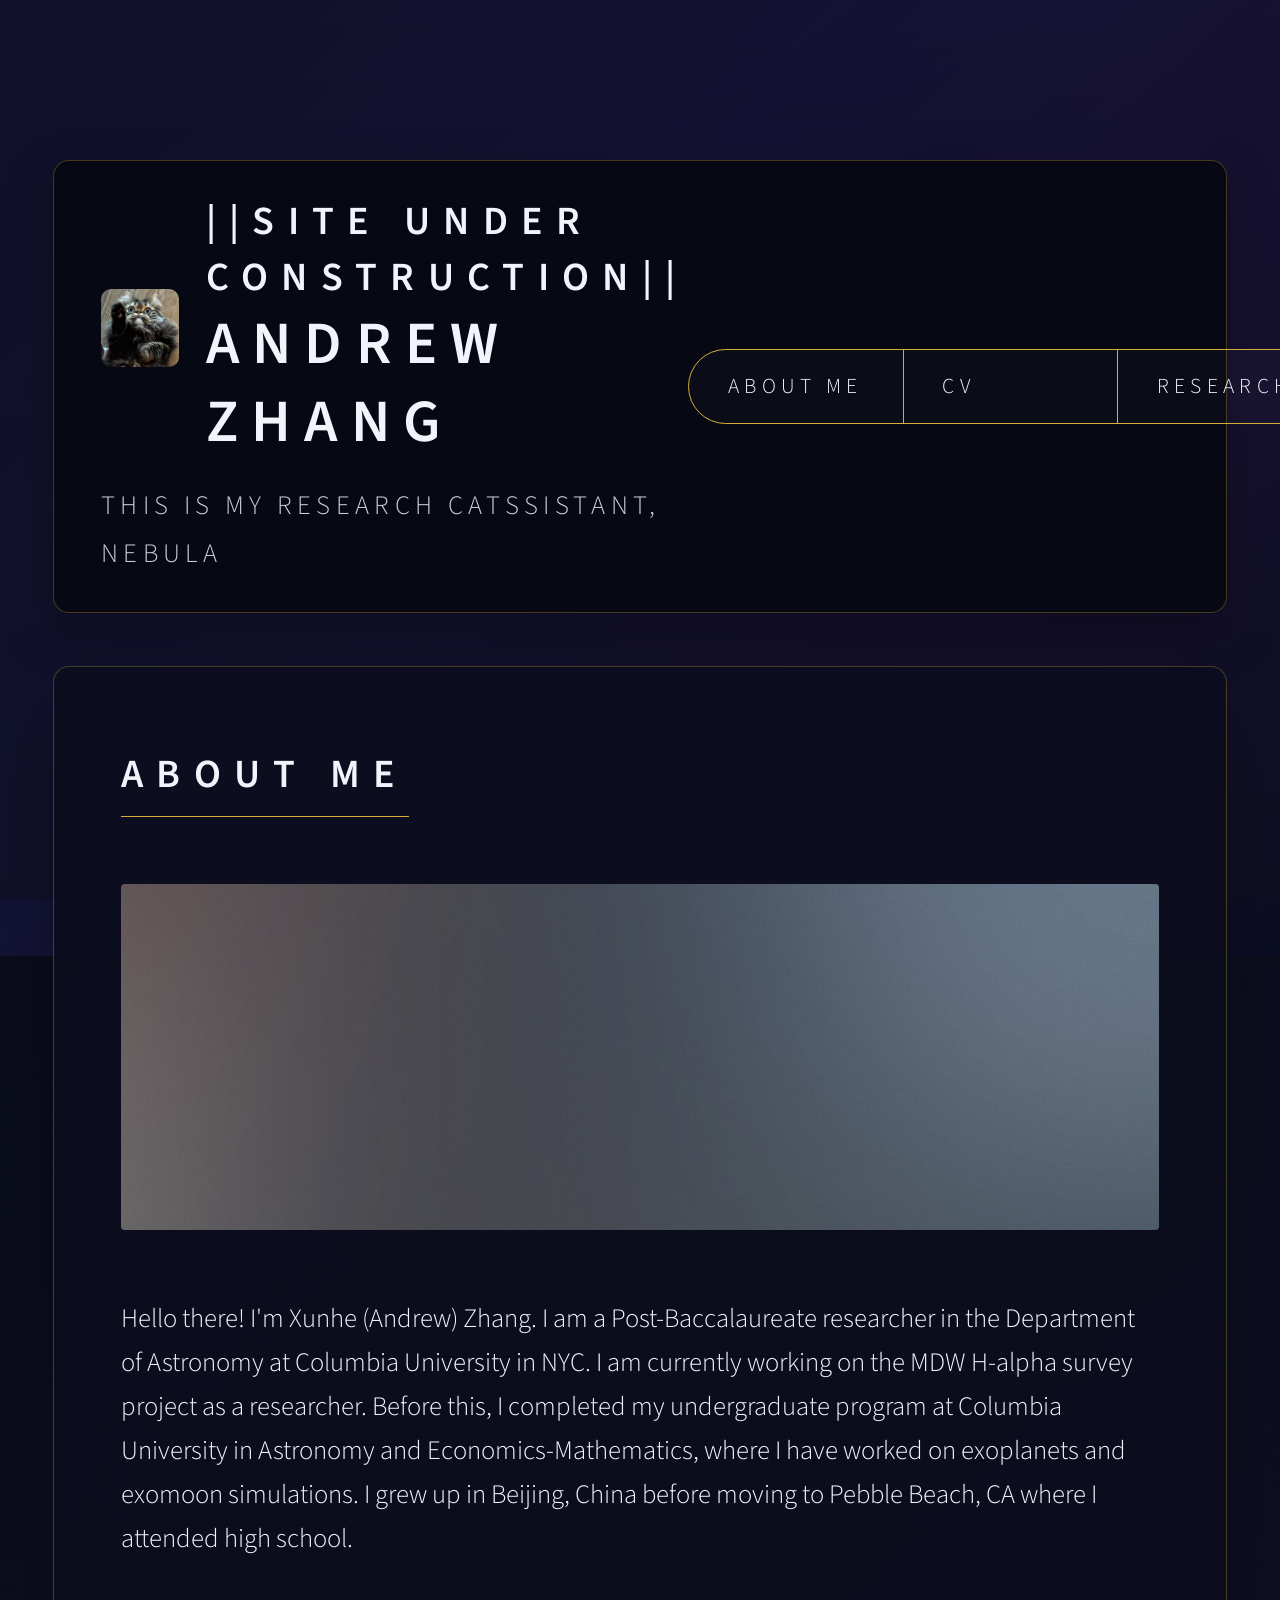
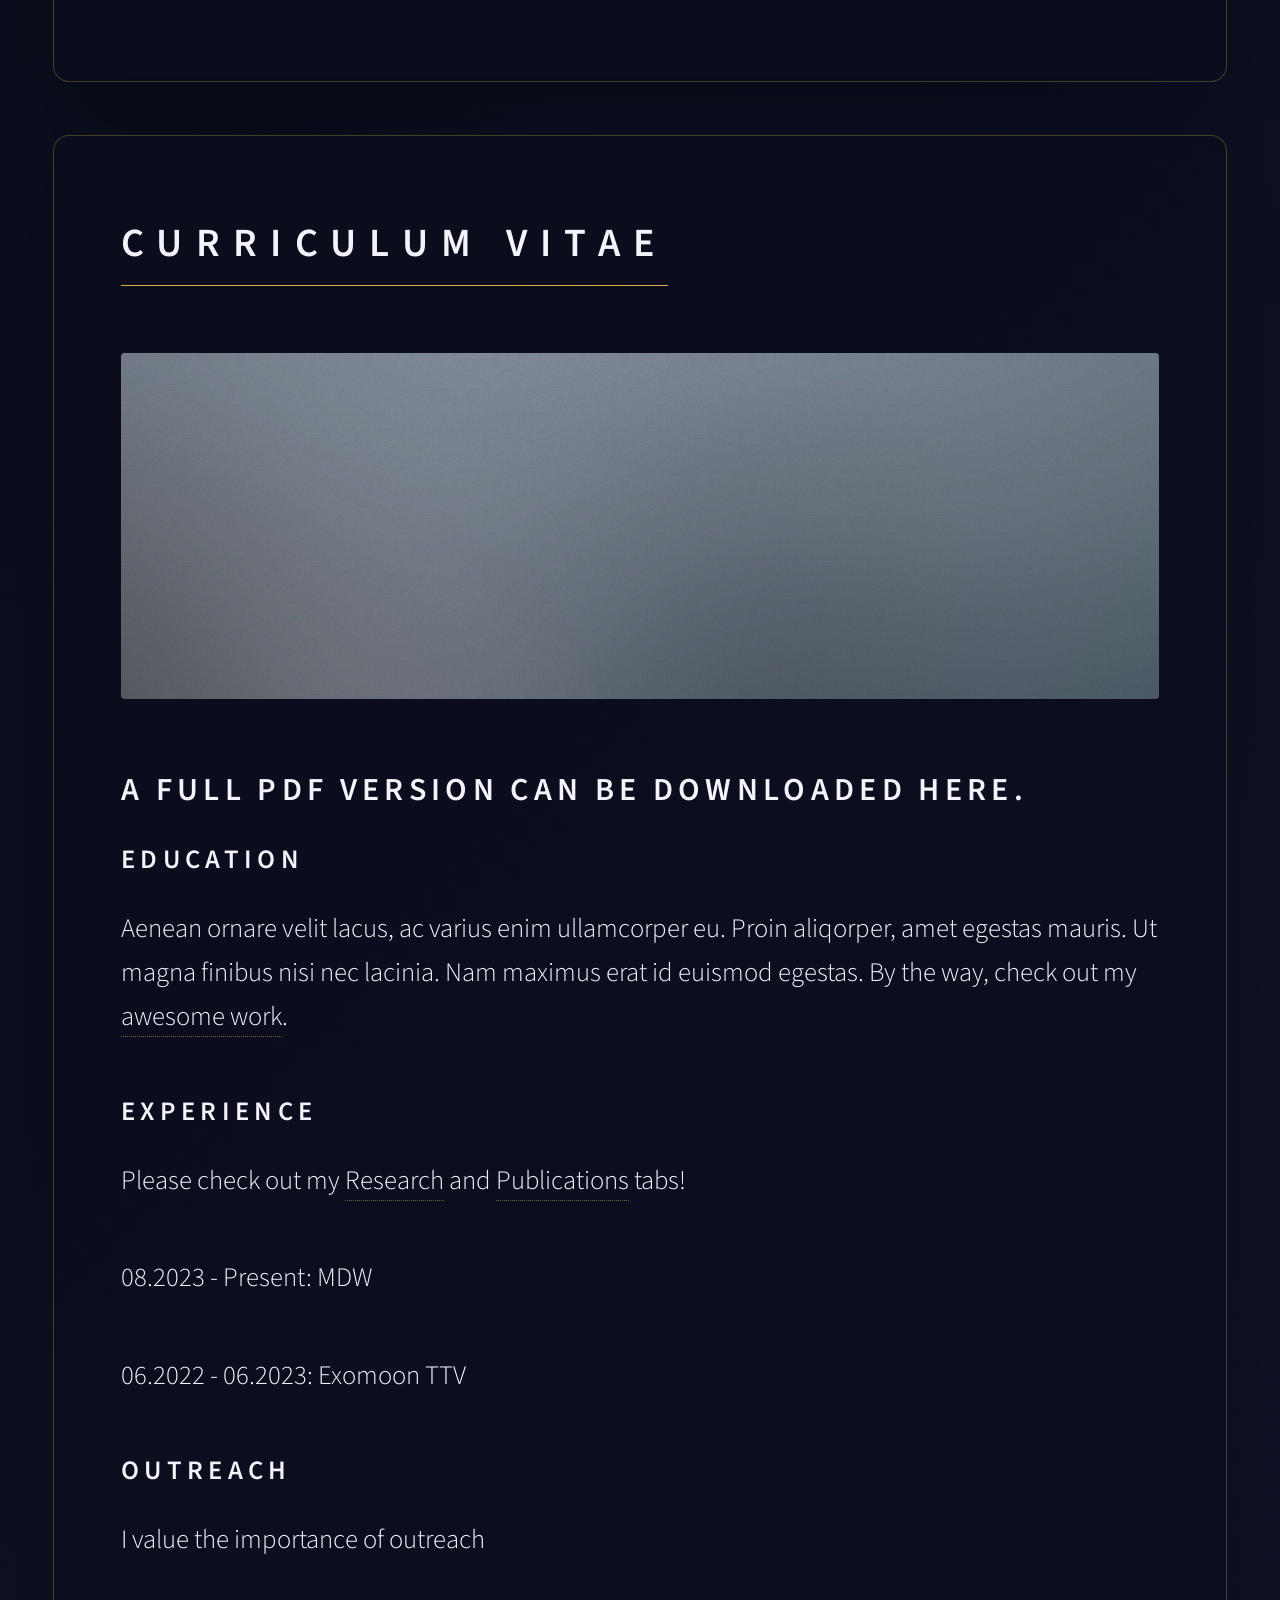
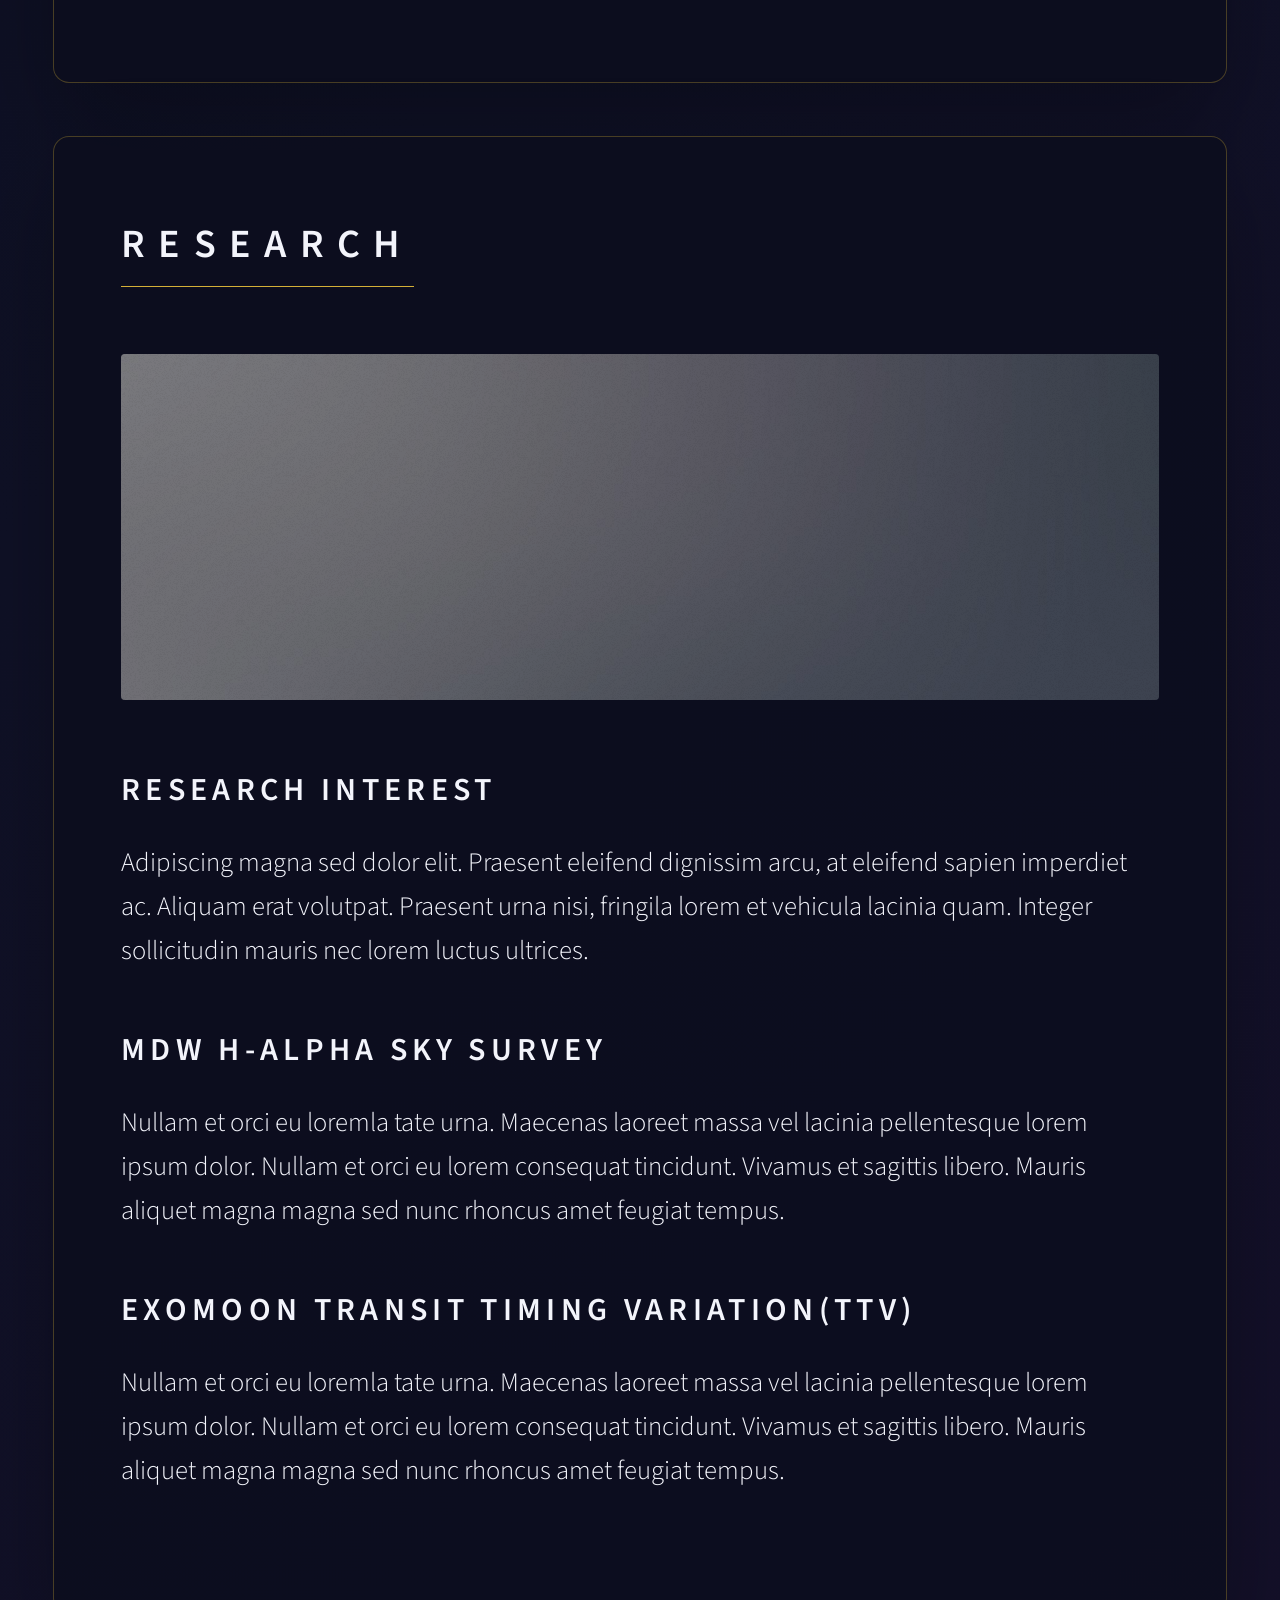
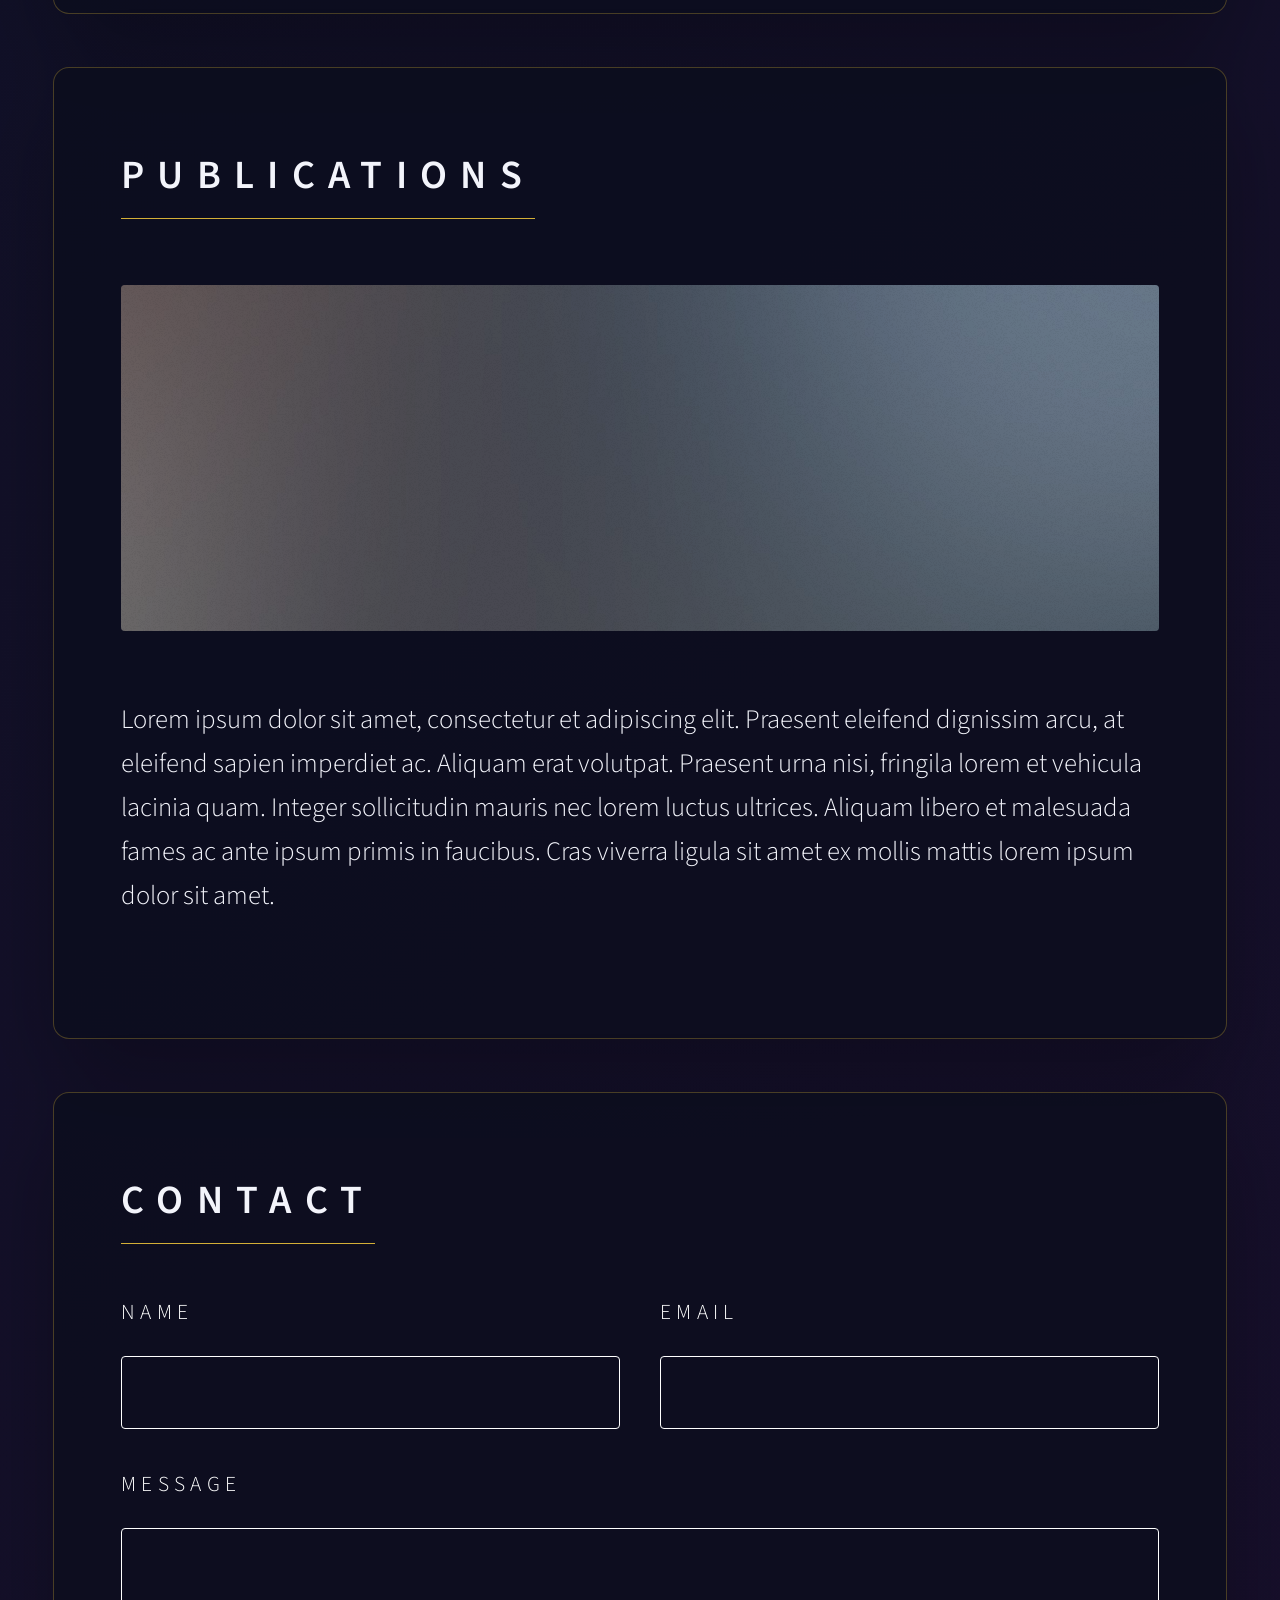
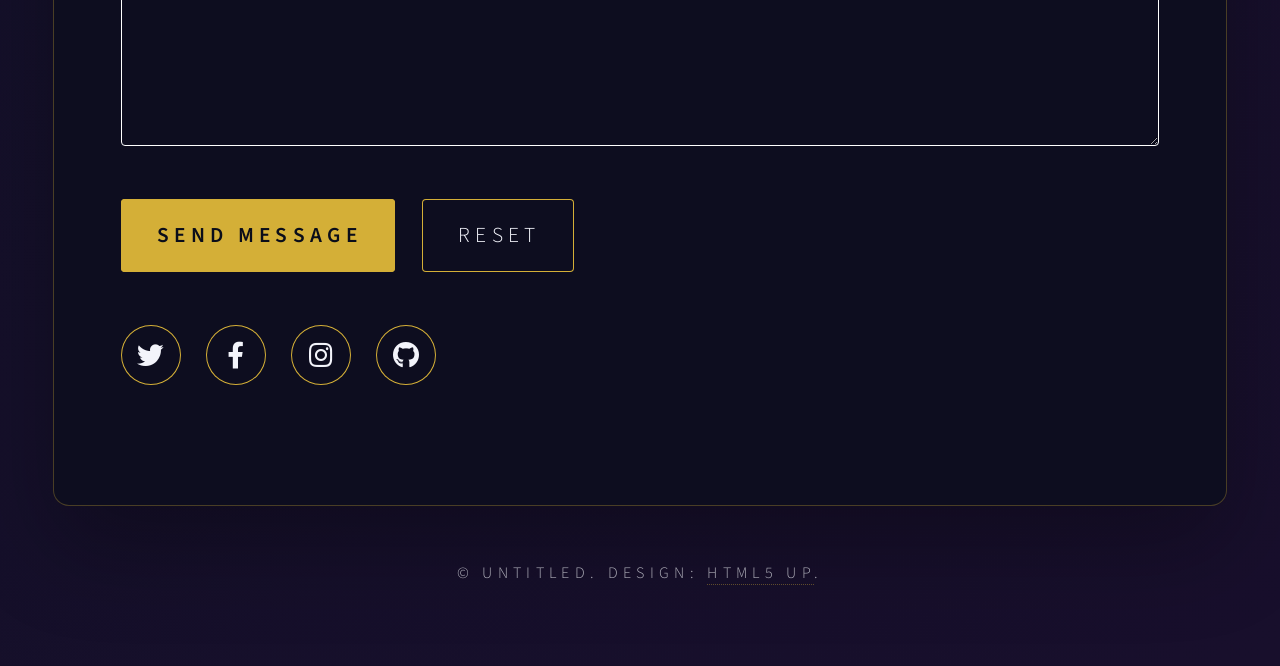
==== index.html @ a379da54 "mobile adapt" ====
<!DOCTYPE HTML>
<!--
	Dimension by HTML5 UP
	html5up.net | @ajlkn
	Free for personal and commercial use under the CCA 3.0 license (html5up.net/license)
-->
<html>
	<head>
		<title>Andrew Zhang</title>
		<meta charset="utf-8" />
		<meta name="viewport" content="width=device-width, initial-scale=1, user-scalable=no" />
<link rel="stylesheet" href="assets/css/main.css?v=2" />
<noscript><link rel="stylesheet" href="assets/css/noscript.css?v=2" /></noscript>
	</head>
	<body class="is-preload">

		<!-- Wrapper -->
			<div id="wrapper">

				<!-- Header -->
                                        <header id="header">
                                                <div class="content">
                                                        <div class="inner">
                                                                <div class="profile-header">
                                                                        <img class="profile-photo" src="images/cat.jpg" alt="Profile Picture">
                                                                        <div class="profile-text">
                                                                                <h2>||Site under construction||</h2>
                                                                                <h1>Andrew Zhang</h1>
                                                                        </div>
                                                                </div>
                                                                <p>This is my Research Catssistant, nebula</p>
                                                        </div>
                                                </div>
                                                <nav>
							<ul>
								<li><a href="#aboutme">About Me</a></li>
								<li><a href="#cv">CV</a></li>
								<li><a href="#research">Research</a></li>
								<li><a href="#publications">Publications</a></li>
								<li><a href="#contact">Contact</a></li>
								<!--<li><a href="#elements">Elements</a></li>-->
							</ul>
						</nav>
					</header>

                                <!-- Main -->
                                        <div id="main">

                                                <!-- About Me -->
                                                <article id="aboutme">
                                                        <h2 class="major">About Me</h2>
                                                        <span class="image main"><img src="images/pic03.jpg" alt="" /></span>
                                                        <p>Hello there! I'm Xunhe (Andrew) Zhang. I am a Post-Baccalaureate researcher in the Department of Astronomy at Columbia University in NYC. I am currently working on the MDW H-alpha survey project as a researcher. Before this,
                                                                I completed my undergraduate program at Columbia University in Astronomy and Economics-Mathematics, where I have worked on exoplanets and exomoon simulations. I grew up in Beijing, China before moving to Pebble Beach, CA where I attended high school.


                                                        </p>
                                                </article>

                                                <!-- CV -->
                                                        <article id="cv">
                                                                <h2 class="major">Curriculum Vitae</h2>
								<span class="image main"><img src="images/pic01.jpg" alt="" /></span>
								<h3>A FULL PDF VERSION CAN BE DOWNLOADED HERE.</h3>
								<h4>Education</h4>
								<p>Aenean ornare velit lacus, ac varius enim ullamcorper eu. Proin aliqorper, amet egestas mauris. Ut magna finibus nisi nec lacinia. Nam maximus erat id euismod egestas. By the way, check out my <a href="#work">awesome work</a>.</p>
								<h4>Experience</h4>
								<p>Please check out my <a href="#research">Research</a> and <a href="#publications">Publications</a> tabs!</p>
								<p>08.2023 - Present: MDW</p>
								<p>06.2022 - 06.2023: Exomoon TTV</p>
								<h4>Outreach</h4>
								<p>I value the importance of outreach</p>
							</article>

						<!-- Research -->
							<article id="research">
								<h2 class="major">Research</h2>
								<span class="image main"><img src="images/pic02.jpg" alt="" /></span>
								<h3>Research Interest</h3>
								<p>Adipiscing magna sed dolor elit. Praesent eleifend dignissim arcu, at eleifend sapien imperdiet ac. Aliquam erat volutpat. Praesent urna nisi, fringila lorem et vehicula lacinia quam. Integer sollicitudin mauris nec lorem luctus ultrices.</p>
								<h3>MDW H-alpha Sky survey</h3>
								<p>Nullam et orci eu loremla tate urna. Maecenas laoreet massa vel lacinia pellentesque lorem ipsum dolor. Nullam et orci eu lorem consequat tincidunt. Vivamus et sagittis libero. Mauris aliquet magna magna sed nunc rhoncus amet feugiat tempus.</p>
								<h3>Exomoon Transit Timing Variation(TTV)</h3>
								<p>Nullam et orci eu loremla tate urna. Maecenas laoreet massa vel lacinia pellentesque lorem ipsum dolor. Nullam et orci eu lorem consequat tincidunt. Vivamus et sagittis libero. Mauris aliquet magna magna sed nunc rhoncus amet feugiat tempus.</p>
							</article>

						<!-- Publications -->
							<article id="publications">
								<h2 class="major">Publications</h2>
								<span class="image main"><img src="images/pic03.jpg" alt="" /></span>
								<p>Lorem ipsum dolor sit amet, consectetur et adipiscing elit. Praesent eleifend dignissim arcu, at eleifend sapien imperdiet ac. Aliquam erat volutpat. Praesent urna nisi, fringila lorem et vehicula lacinia quam. Integer sollicitudin mauris nec lorem luctus ultrices. Aliquam libero et malesuada fames ac ante ipsum primis in faucibus. Cras viverra ligula sit amet ex mollis mattis lorem ipsum dolor sit amet.</p>
							</article>

						<!-- Contact -->
							<article id="contact">
								<h2 class="major">Contact</h2>
								<form method="post" action="#">
									<div class="fields">
										<div class="field half">
											<label for="name">Name</label>
											<input type="text" name="name" id="name" />
										</div>
										<div class="field half">
											<label for="email">Email</label>
											<input type="text" name="email" id="email" />
										</div>
										<div class="field">
											<label for="message">Message</label>
											<textarea name="message" id="message" rows="4"></textarea>
										</div>
									</div>
									<ul class="actions">
										<li><input type="submit" value="Send Message" class="primary" /></li>
										<li><input type="reset" value="Reset" /></li>
									</ul>
								</form>
								<ul class="icons">
									<li><a href="#" class="icon brands fa-twitter"><span class="label">Twitter</span></a></li>
									<li><a href="#" class="icon brands fa-facebook-f"><span class="label">Facebook</span></a></li>
									<li><a href="#" class="icon brands fa-instagram"><span class="label">Instagram</span></a></li>
									<li><a href="#" class="icon brands fa-github"><span class="label">GitHub</span></a></li>
								</ul>
							</article>

						</div>

				<!-- Footer -->
					<footer id="footer">
						<p class="copyright">&copy; Untitled. Design: <a href="https://html5up.net">HTML5 UP</a>.</p>
					</footer>

			</div>

		<!-- BG -->
			<div id="bg"></div>

		<!-- Scripts -->
<script src="assets/js/jquery.min.js?v=2"></script>
<script src="assets/js/browser.min.js?v=2"></script>
<script src="assets/js/breakpoints.min.js?v=2"></script>
<script src="assets/js/util.js?v=2"></script>
<script src="assets/js/main.js?v=2"></script>

	</body>
</html>
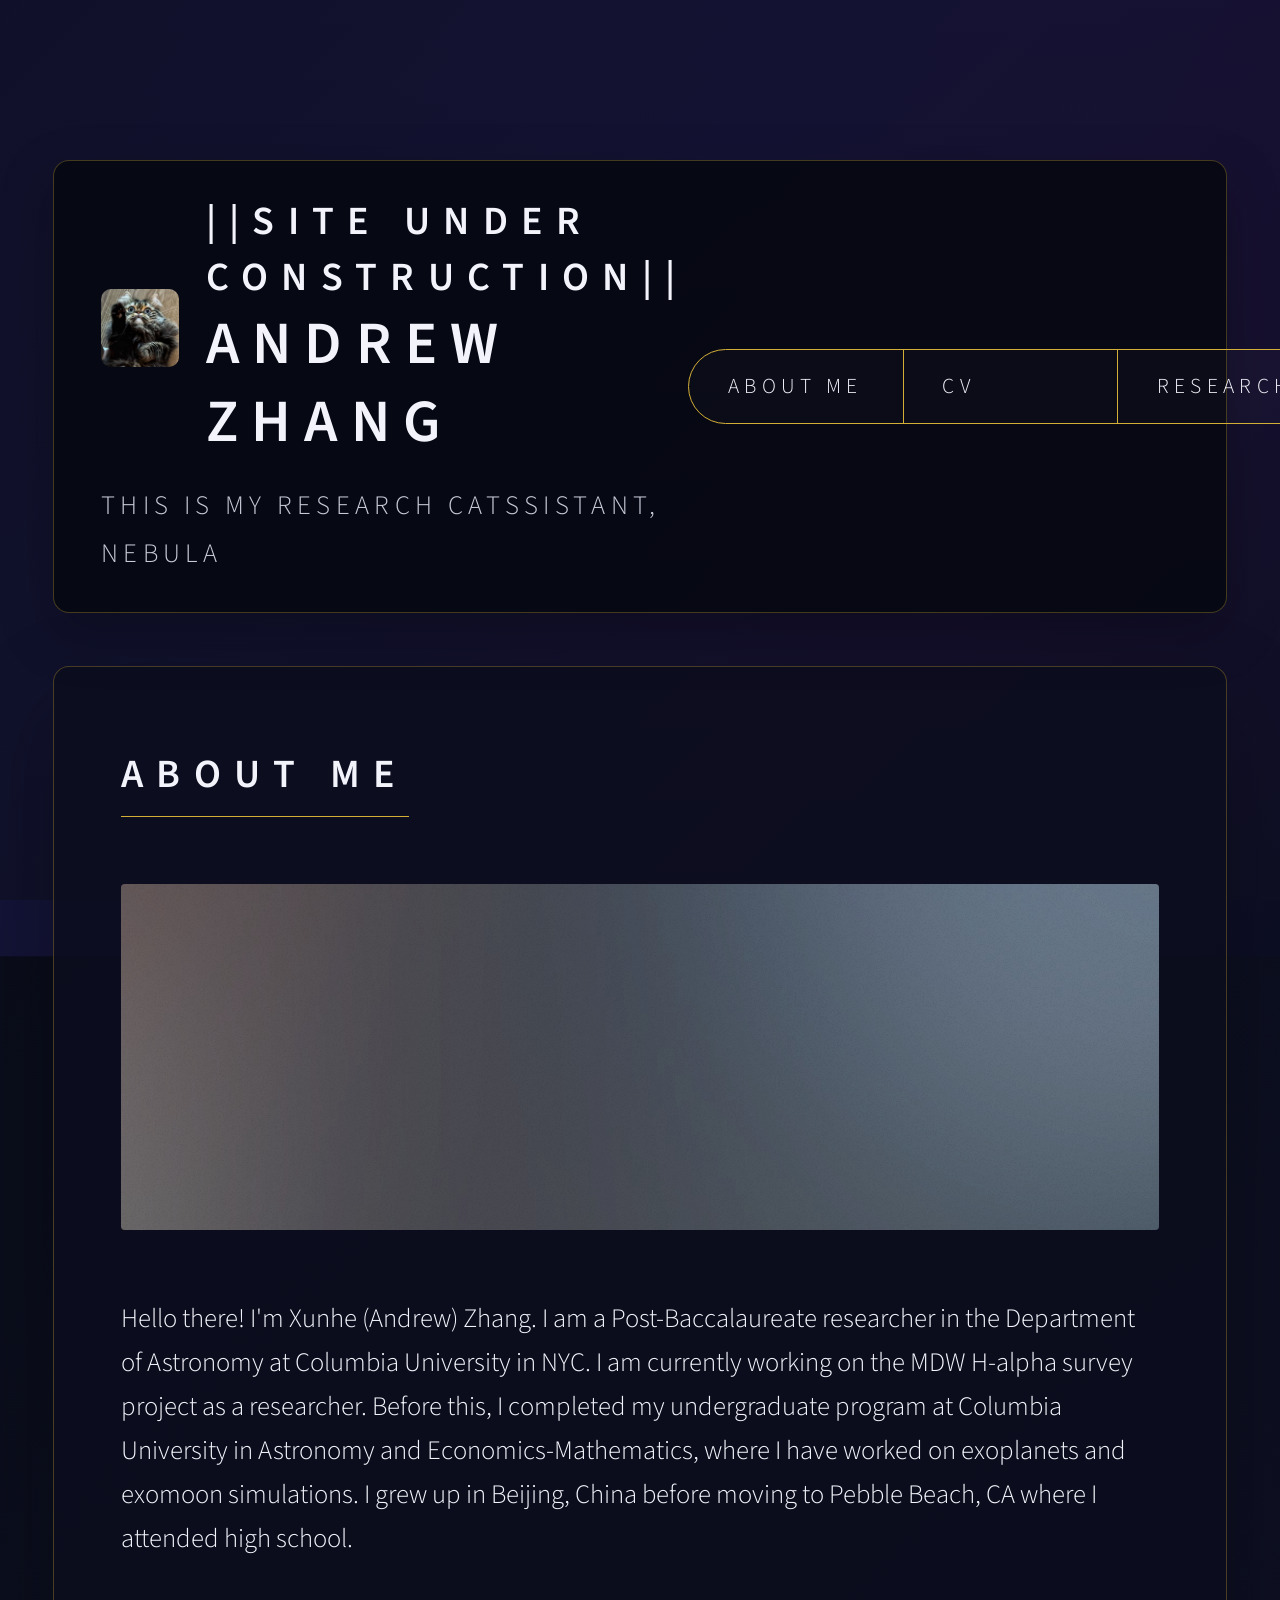
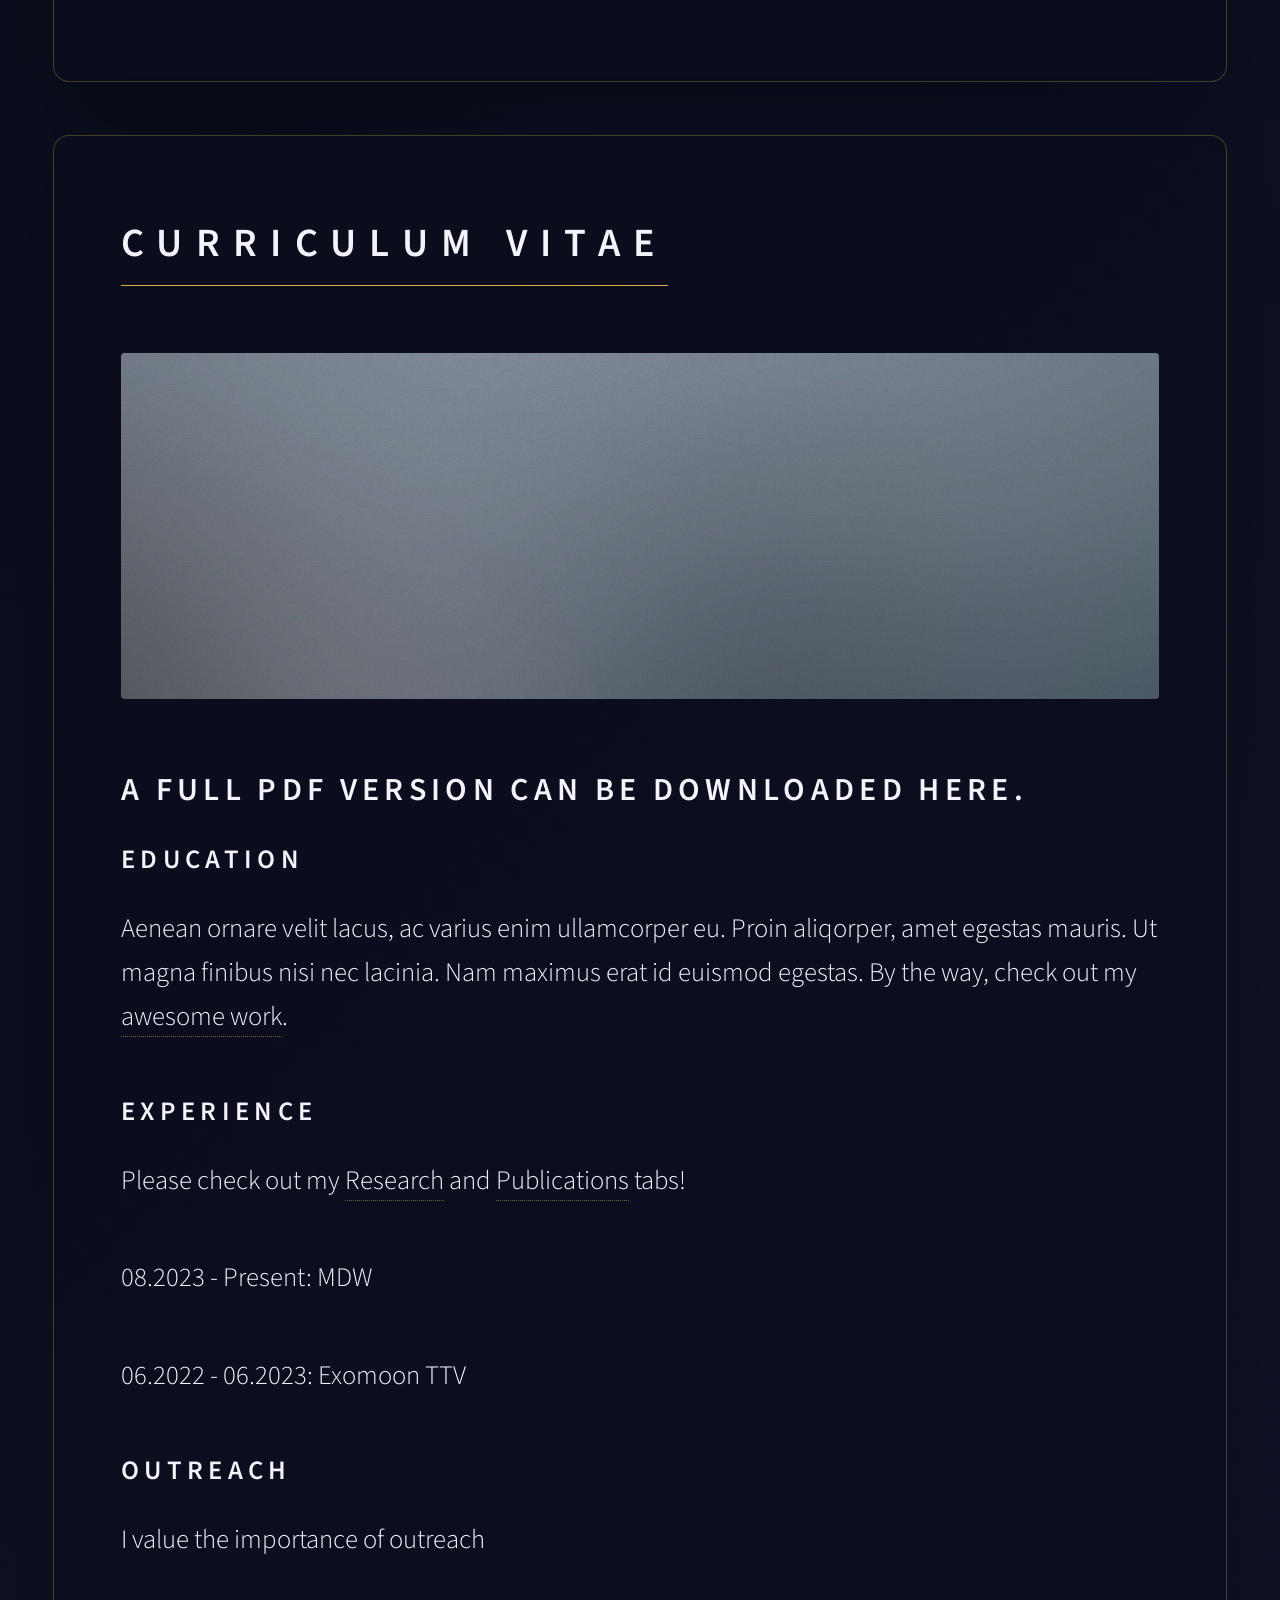
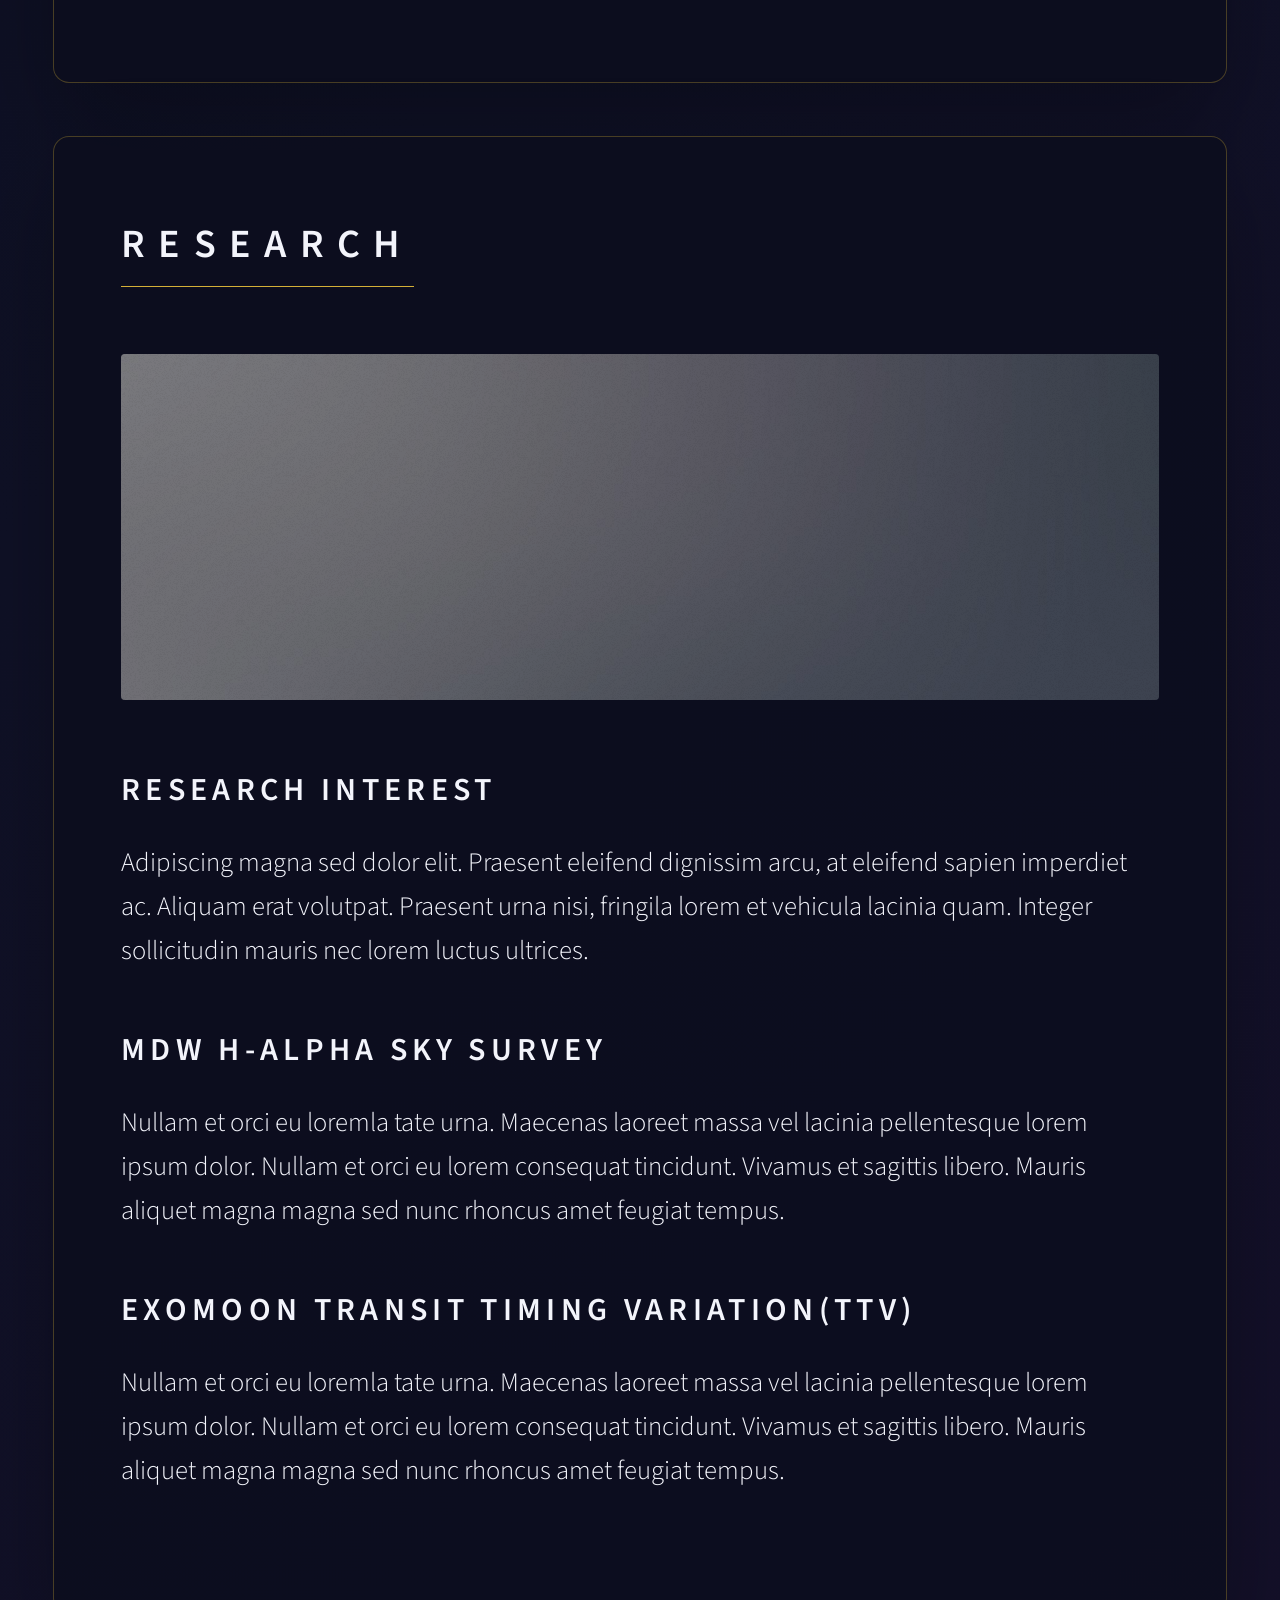
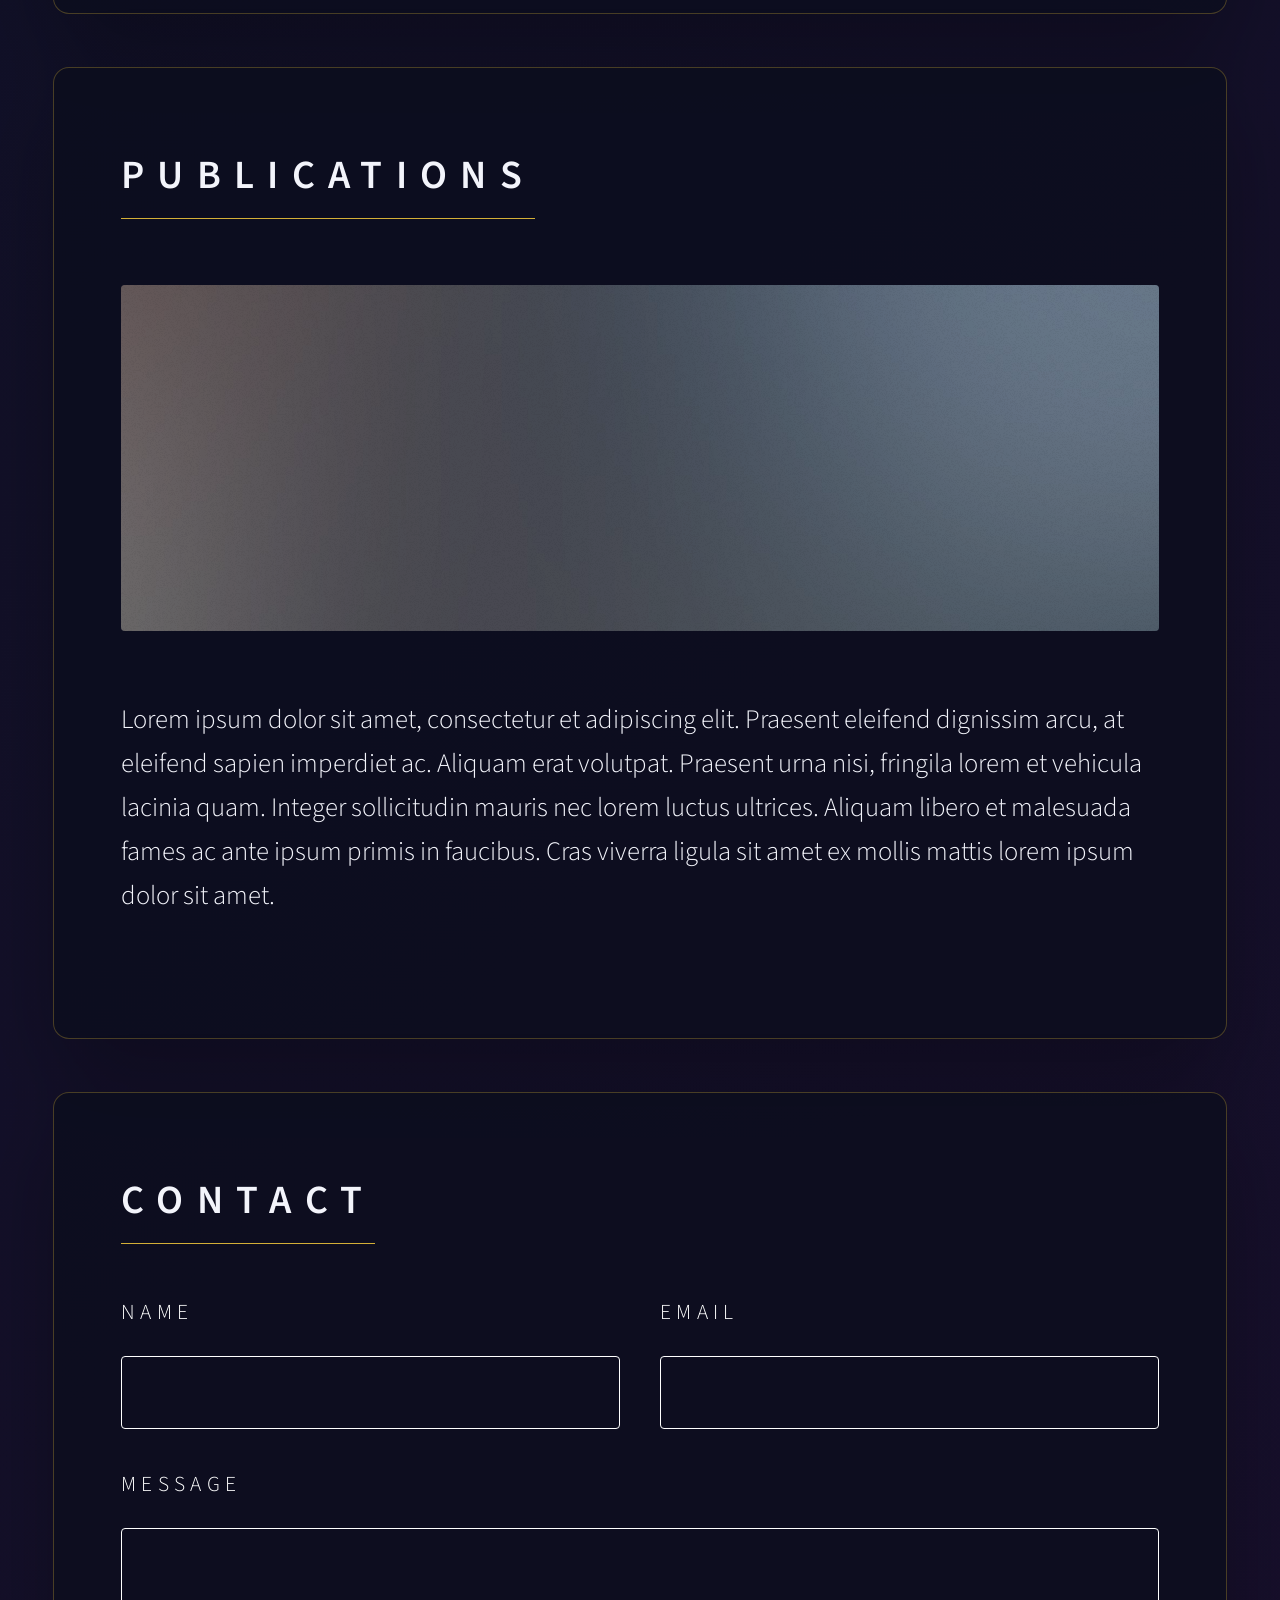
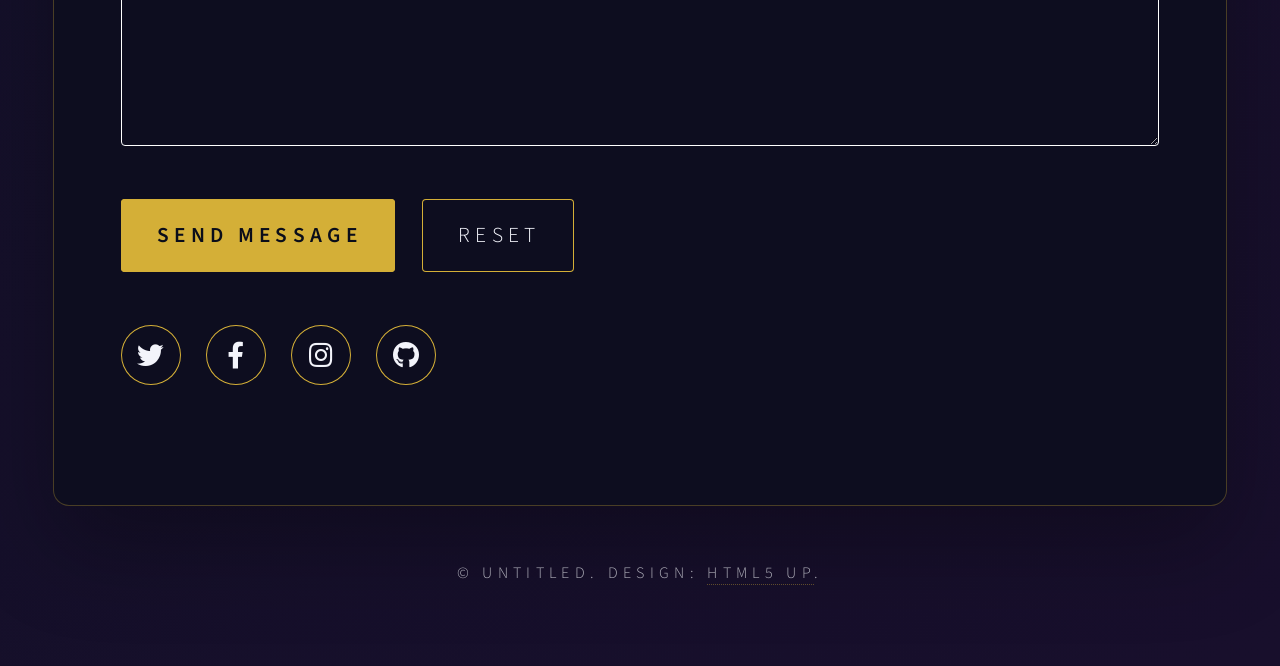
==== commit 8eb084b1: "mobile adapt" ====
--- a/index.html
+++ b/index.html
@@ -31,7 +31,15 @@
                                                                 <p>This is my Research Catssistant, nebula</p>
                                                         </div>
                                                 </div>
-                                                <nav>
+                                                <button class="nav-toggle" aria-expanded="false" aria-controls="header-nav" type="button">
+                                                        <span class="nav-toggle__icon" aria-hidden="true">
+                                                                <span class="nav-toggle__bar"></span>
+                                                                <span class="nav-toggle__bar"></span>
+                                                                <span class="nav-toggle__bar"></span>
+                                                        </span>
+                                                        <span class="nav-toggle__label">Menu</span>
+                                                </button>
+                                                <nav id="header-nav">
 							<ul>
 								<li><a href="#aboutme">About Me</a></li>
 								<li><a href="#cv">CV</a></li>
--- a/assets/css/noscript.css
+++ b/assets/css/noscript.css
@@ -0,0 +1,47 @@
+/*
+	Dimension by HTML5 UP
+	html5up.net | @ajlkn
+	Free for personal and commercial use under the CCA 3.0 license (html5up.net/license)
+*/
+
+/* BG */
+
+	body.is-preload #bg:before {
+		background-color: transparent;
+	}
+
+/* Header */
+
+	body.is-preload #header {
+		-moz-filter: none;
+		-webkit-filter: none;
+		-ms-filter: none;
+		filter: none;
+	}
+
+		body.is-preload #header > * {
+			opacity: 1;
+		}
+
+	body.is-preload #header .content .inner {
+		max-height: none;
+		padding: 3rem 2rem;
+		opacity: 1;
+	}
+
+	@media screen and (max-width: 736px), screen and (max-aspect-ratio: 3/4) {
+		#header nav {
+			display: block;
+		}
+
+		#header .nav-toggle {
+			display: none;
+		}
+	}
+
+/* Main */
+
+	#main article {
+		opacity: 1;
+		margin: 4rem 0 0 0;
+	}
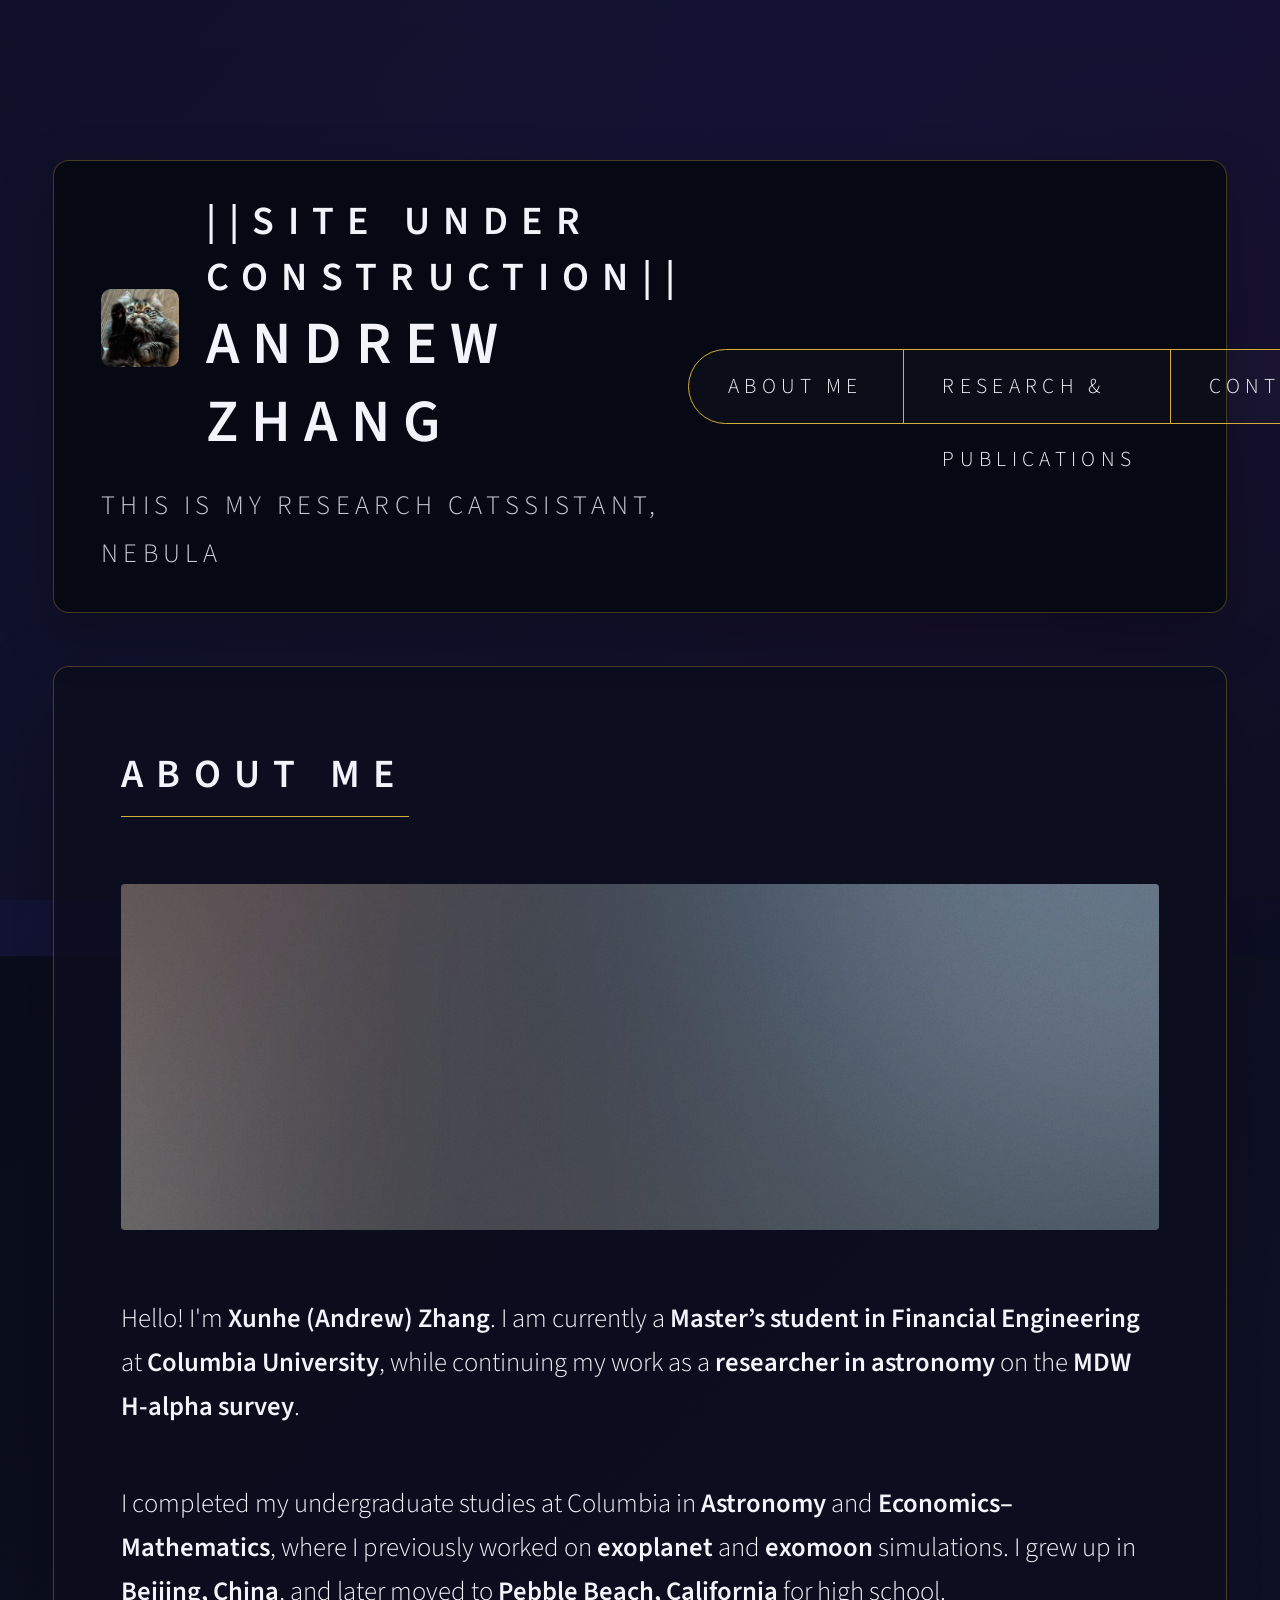
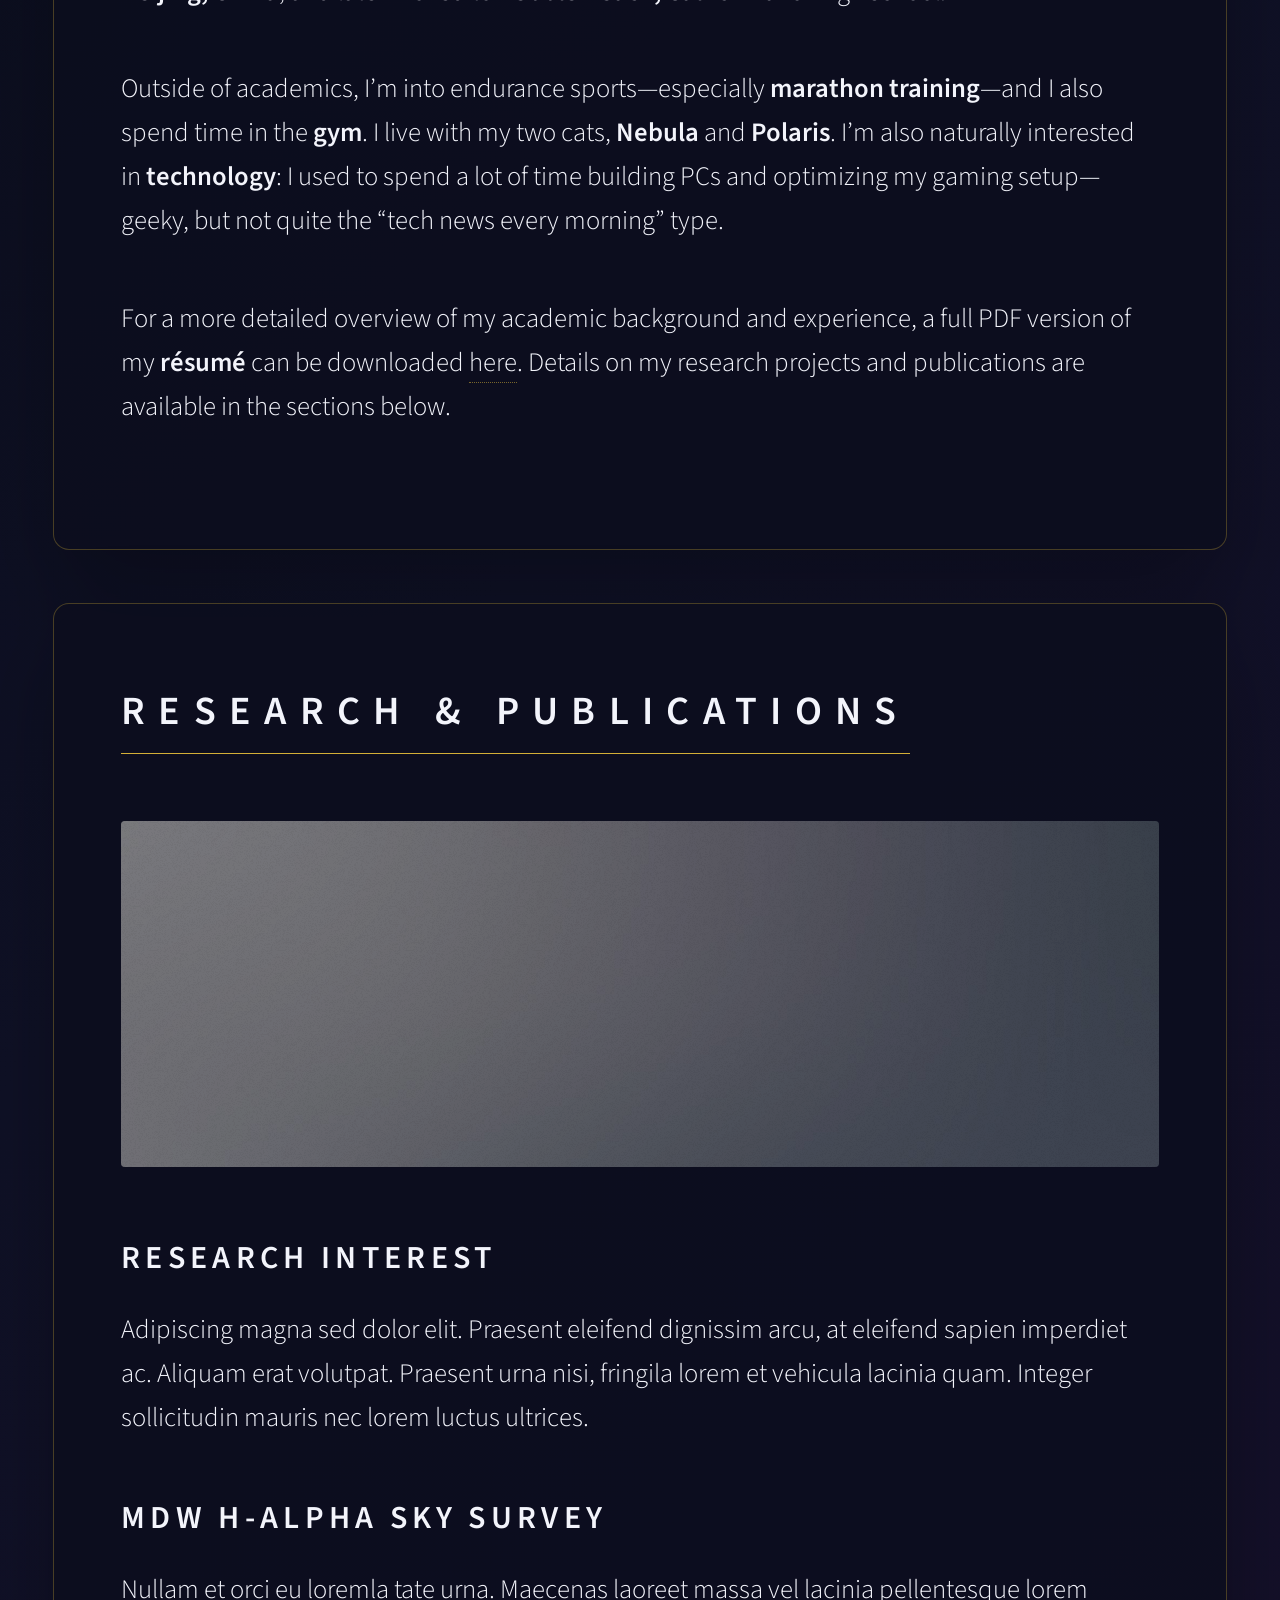
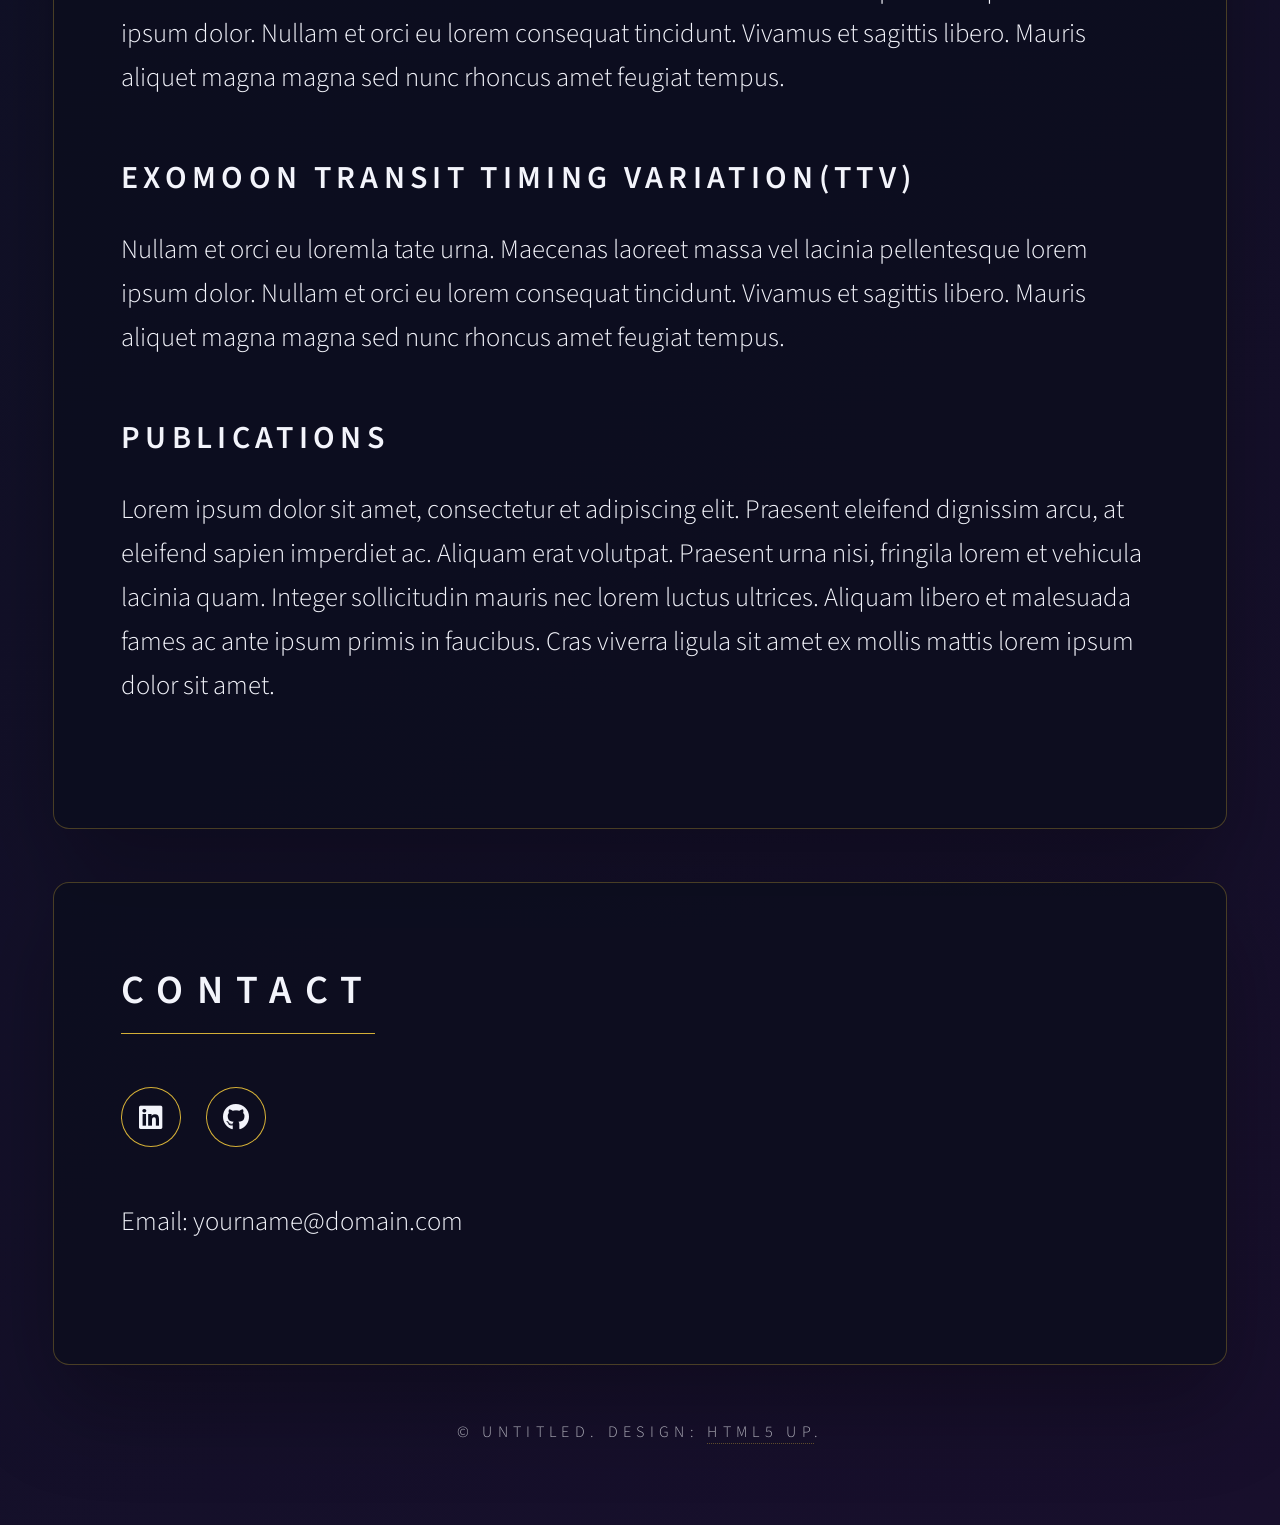
==== commit 880b719d: "content change" ====
--- a/index.html
+++ b/index.html
@@ -19,6 +19,17 @@
 
 				<!-- Header -->
                                         <header id="header">
+                                                <div class="mobile-ribbon">
+                                                        <span class="mobile-name">Andrew Zhang</span>
+                                                        <button class="nav-toggle" aria-expanded="false" aria-controls="header-nav" type="button">
+                                                                <span class="nav-toggle__icon" aria-hidden="true">
+                                                                        <span class="nav-toggle__bar"></span>
+                                                                        <span class="nav-toggle__bar"></span>
+                                                                        <span class="nav-toggle__bar"></span>
+                                                                </span>
+                                                                <span class="nav-toggle__label">Menu</span>
+                                                        </button>
+                                                </div>
                                                 <div class="content">
                                                         <div class="inner">
                                                                 <div class="profile-header">
@@ -31,20 +42,10 @@
                                                                 <p>This is my Research Catssistant, nebula</p>
                                                         </div>
                                                 </div>
-                                                <button class="nav-toggle" aria-expanded="false" aria-controls="header-nav" type="button">
-                                                        <span class="nav-toggle__icon" aria-hidden="true">
-                                                                <span class="nav-toggle__bar"></span>
-                                                                <span class="nav-toggle__bar"></span>
-                                                                <span class="nav-toggle__bar"></span>
-                                                        </span>
-                                                        <span class="nav-toggle__label">Menu</span>
-                                                </button>
                                                 <nav id="header-nav">
 							<ul>
 								<li><a href="#aboutme">About Me</a></li>
-								<li><a href="#cv">CV</a></li>
-								<li><a href="#research">Research</a></li>
-								<li><a href="#publications">Publications</a></li>
+								<li><a href="#research">Research &amp; Publications</a></li>
 								<li><a href="#contact">Contact</a></li>
 								<!--<li><a href="#elements">Elements</a></li>-->
 							</ul>
@@ -58,31 +59,34 @@
                                                 <article id="aboutme">
                                                         <h2 class="major">About Me</h2>
                                                         <span class="image main"><img src="images/pic03.jpg" alt="" /></span>
-                                                        <p>Hello there! I'm Xunhe (Andrew) Zhang. I am a Post-Baccalaureate researcher in the Department of Astronomy at Columbia University in NYC. I am currently working on the MDW H-alpha survey project as a researcher. Before this,
-                                                                I completed my undergraduate program at Columbia University in Astronomy and Economics-Mathematics, where I have worked on exoplanets and exomoon simulations. I grew up in Beijing, China before moving to Pebble Beach, CA where I attended high school.
+                                                        <p>
+														Hello! I'm <strong>Xunhe (Andrew) Zhang</strong>. I am currently a <strong>Master’s student in Financial Engineering</strong> at
+														<strong>Columbia University</strong>, while continuing my work as a <strong>researcher in astronomy</strong> on the
+														<strong>MDW H-alpha survey</strong>.
+														</p>
 
+														<p>
+														I completed my undergraduate studies at Columbia in <strong>Astronomy</strong> and <strong>Economics–Mathematics</strong>, where I previously
+														worked on <strong>exoplanet</strong> and <strong>exomoon</strong> simulations. I grew up in <strong>Beijing, China</strong>, and later moved to
+														<strong>Pebble Beach, California</strong> for high school.
+														</p>
 
-                                                        </p>
+														<p>
+														Outside of academics, I’m into endurance sports—especially <strong>marathon training</strong>—and I also spend time in the <strong>gym</strong>.
+														I live with my two cats, <strong>Nebula</strong> and <strong>Polaris</strong>. I’m also naturally interested in <strong>technology</strong>:
+														I used to spend a lot of time building PCs and optimizing my gaming setup—geeky, but not quite the “tech news every morning” type.
+														</p>
+
+														<p>
+														For a more detailed overview of my academic background and experience, a full PDF version of my <strong>résumé</strong> can be downloaded
+														<a href="YOUR_RESUME_LINK_HERE">here</a>. Details on my research projects and publications are available in the sections below.
+														</p>
+
                                                 </article>
 
-                                                <!-- CV -->
-                                                        <article id="cv">
-                                                                <h2 class="major">Curriculum Vitae</h2>
-								<span class="image main"><img src="images/pic01.jpg" alt="" /></span>
-								<h3>A FULL PDF VERSION CAN BE DOWNLOADED HERE.</h3>
-								<h4>Education</h4>
-								<p>Aenean ornare velit lacus, ac varius enim ullamcorper eu. Proin aliqorper, amet egestas mauris. Ut magna finibus nisi nec lacinia. Nam maximus erat id euismod egestas. By the way, check out my <a href="#work">awesome work</a>.</p>
-								<h4>Experience</h4>
-								<p>Please check out my <a href="#research">Research</a> and <a href="#publications">Publications</a> tabs!</p>
-								<p>08.2023 - Present: MDW</p>
-								<p>06.2022 - 06.2023: Exomoon TTV</p>
-								<h4>Outreach</h4>
-								<p>I value the importance of outreach</p>
-							</article>
-
-						<!-- Research -->
+						<!-- Research & Publications -->
 							<article id="research">
-								<h2 class="major">Research</h2>
+								<h2 class="major">Research &amp; Publications</h2>
 								<span class="image main"><img src="images/pic02.jpg" alt="" /></span>
 								<h3>Research Interest</h3>
 								<p>Adipiscing magna sed dolor elit. Praesent eleifend dignissim arcu, at eleifend sapien imperdiet ac. Aliquam erat volutpat. Praesent urna nisi, fringila lorem et vehicula lacinia quam. Integer sollicitudin mauris nec lorem luctus ultrices.</p>
@@ -90,44 +94,18 @@
 								<p>Nullam et orci eu loremla tate urna. Maecenas laoreet massa vel lacinia pellentesque lorem ipsum dolor. Nullam et orci eu lorem consequat tincidunt. Vivamus et sagittis libero. Mauris aliquet magna magna sed nunc rhoncus amet feugiat tempus.</p>
 								<h3>Exomoon Transit Timing Variation(TTV)</h3>
 								<p>Nullam et orci eu loremla tate urna. Maecenas laoreet massa vel lacinia pellentesque lorem ipsum dolor. Nullam et orci eu lorem consequat tincidunt. Vivamus et sagittis libero. Mauris aliquet magna magna sed nunc rhoncus amet feugiat tempus.</p>
-							</article>
-
-						<!-- Publications -->
-							<article id="publications">
-								<h2 class="major">Publications</h2>
-								<span class="image main"><img src="images/pic03.jpg" alt="" /></span>
+								<h3>Publications</h3>
 								<p>Lorem ipsum dolor sit amet, consectetur et adipiscing elit. Praesent eleifend dignissim arcu, at eleifend sapien imperdiet ac. Aliquam erat volutpat. Praesent urna nisi, fringila lorem et vehicula lacinia quam. Integer sollicitudin mauris nec lorem luctus ultrices. Aliquam libero et malesuada fames ac ante ipsum primis in faucibus. Cras viverra ligula sit amet ex mollis mattis lorem ipsum dolor sit amet.</p>
 							</article>
 
 						<!-- Contact -->
 							<article id="contact">
 								<h2 class="major">Contact</h2>
-								<form method="post" action="#">
-									<div class="fields">
-										<div class="field half">
-											<label for="name">Name</label>
-											<input type="text" name="name" id="name" />
-										</div>
-										<div class="field half">
-											<label for="email">Email</label>
-											<input type="text" name="email" id="email" />
-										</div>
-										<div class="field">
-											<label for="message">Message</label>
-											<textarea name="message" id="message" rows="4"></textarea>
-										</div>
-									</div>
-									<ul class="actions">
-										<li><input type="submit" value="Send Message" class="primary" /></li>
-										<li><input type="reset" value="Reset" /></li>
-									</ul>
-								</form>
 								<ul class="icons">
-									<li><a href="#" class="icon brands fa-twitter"><span class="label">Twitter</span></a></li>
-									<li><a href="#" class="icon brands fa-facebook-f"><span class="label">Facebook</span></a></li>
-									<li><a href="#" class="icon brands fa-instagram"><span class="label">Instagram</span></a></li>
+									<li><a href="#" class="icon brands fa-linkedin"><span class="label">LinkedIn</span></a></li>
 									<li><a href="#" class="icon brands fa-github"><span class="label">GitHub</span></a></li>
 								</ul>
+								<p>Email: yourname@domain.com</p>
 							</article>
 
 						</div>
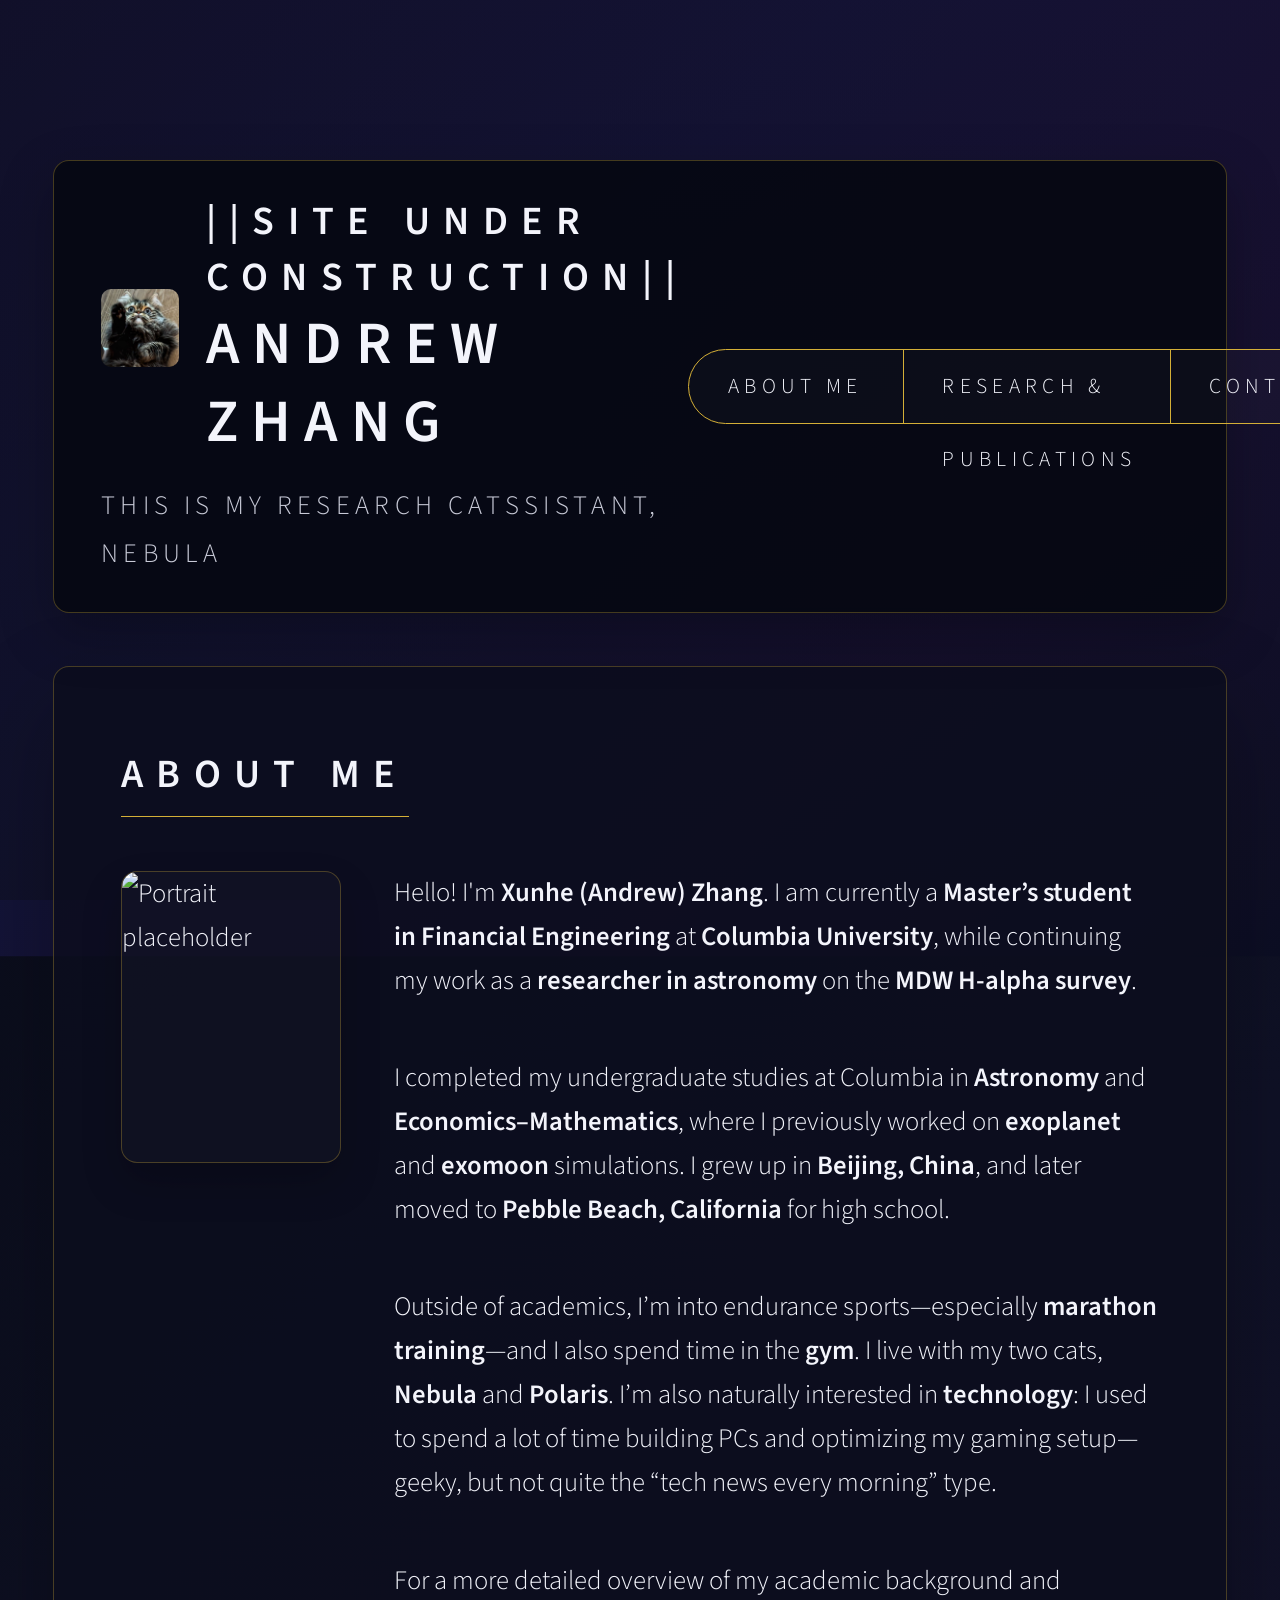
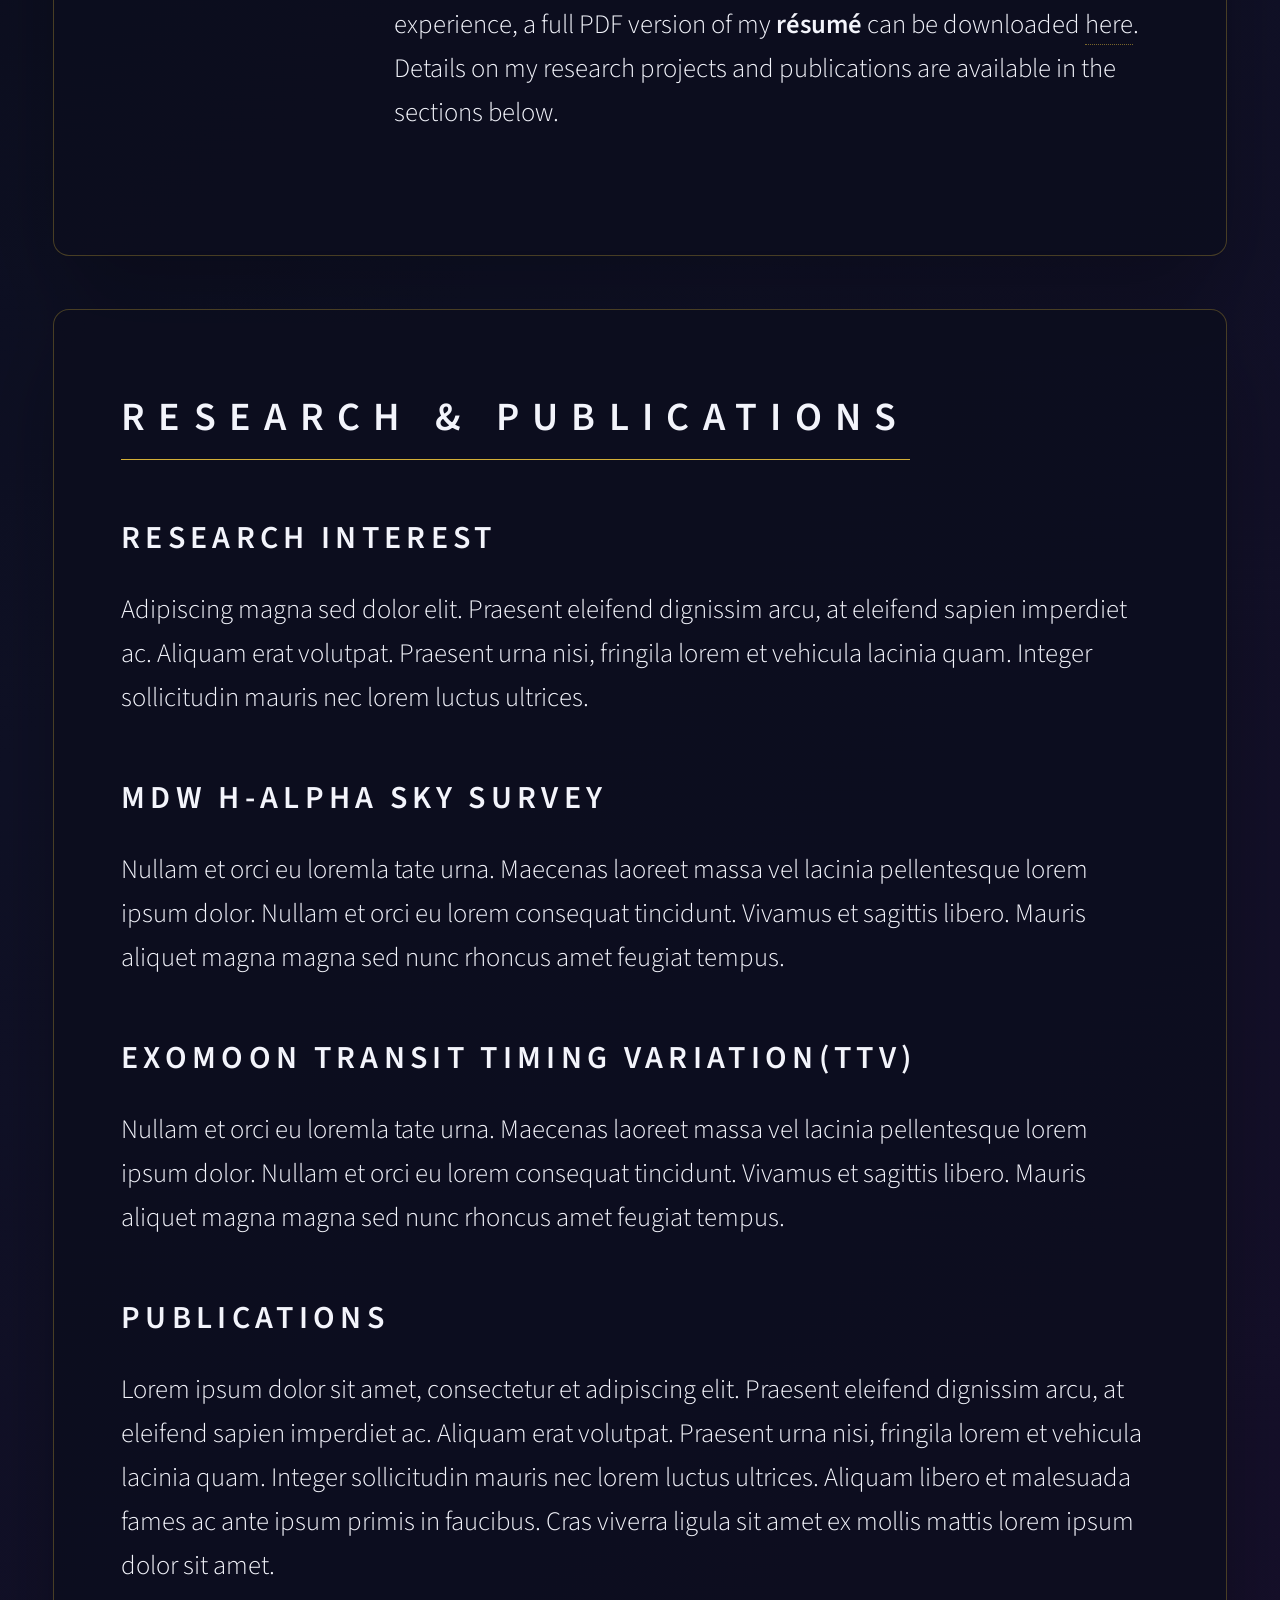
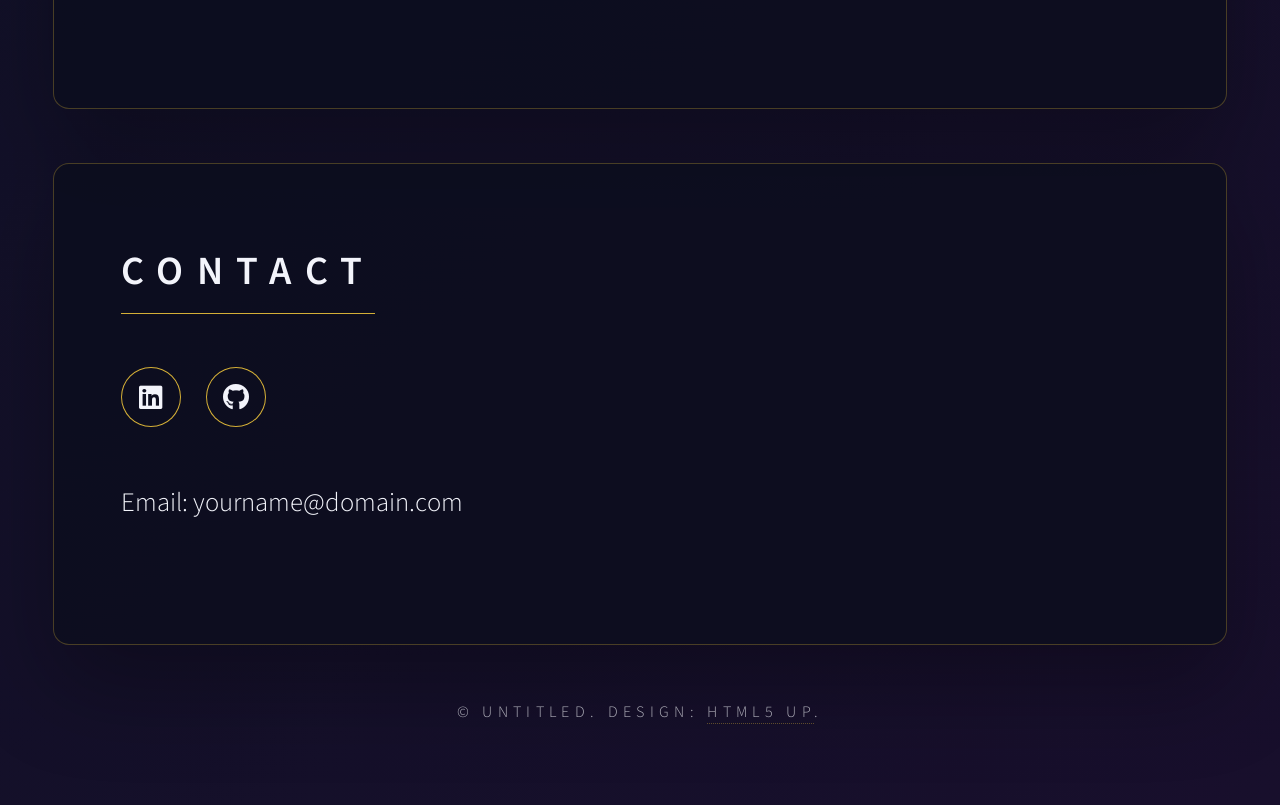
==== commit c46d6bf4: "content change" ====
--- a/index.html
+++ b/index.html
@@ -58,36 +58,41 @@
                                                 <!-- About Me -->
                                                 <article id="aboutme">
                                                         <h2 class="major">About Me</h2>
-                                                        <span class="image main"><img src="images/pic03.jpg" alt="" /></span>
-                                                        <p>
-														Hello! I'm <strong>Xunhe (Andrew) Zhang</strong>. I am currently a <strong>Master’s student in Financial Engineering</strong> at
-														<strong>Columbia University</strong>, while continuing my work as a <strong>researcher in astronomy</strong> on the
-														<strong>MDW H-alpha survey</strong>.
-														</p>
+                                                        <div class="about-layout">
+                                                                <div class="about-portrait">
+                                                                        <img src="images/portrait-placeholder.jpg" alt="Portrait placeholder" />
+                                                                </div>
+                                                                <div class="about-text">
+                                                                        <p>
+                                                                        Hello! I'm <strong>Xunhe (Andrew) Zhang</strong>. I am currently a <strong>Master’s student in Financial Engineering</strong> at
+                                                                        <strong>Columbia University</strong>, while continuing my work as a <strong>researcher in astronomy</strong> on the
+                                                                        <strong>MDW H-alpha survey</strong>.
+                                                                        </p>
 
-														<p>
-														I completed my undergraduate studies at Columbia in <strong>Astronomy</strong> and <strong>Economics–Mathematics</strong>, where I previously
-														worked on <strong>exoplanet</strong> and <strong>exomoon</strong> simulations. I grew up in <strong>Beijing, China</strong>, and later moved to
-														<strong>Pebble Beach, California</strong> for high school.
-														</p>
+                                                                        <p>
+                                                                        I completed my undergraduate studies at Columbia in <strong>Astronomy</strong> and <strong>Economics–Mathematics</strong>, where I previously
+                                                                        worked on <strong>exoplanet</strong> and <strong>exomoon</strong> simulations. I grew up in <strong>Beijing, China</strong>, and later moved to
+                                                                        <strong>Pebble Beach, California</strong> for high school.
+                                                                        </p>
 
-														<p>
-														Outside of academics, I’m into endurance sports—especially <strong>marathon training</strong>—and I also spend time in the <strong>gym</strong>.
-														I live with my two cats, <strong>Nebula</strong> and <strong>Polaris</strong>. I’m also naturally interested in <strong>technology</strong>:
-														I used to spend a lot of time building PCs and optimizing my gaming setup—geeky, but not quite the “tech news every morning” type.
-														</p>
+                                                                        <p>
+                                                                        Outside of academics, I’m into endurance sports—especially <strong>marathon training</strong>—and I also spend time in the <strong>gym</strong>.
+                                                                        I live with my two cats, <strong>Nebula</strong> and <strong>Polaris</strong>. I’m also naturally interested in <strong>technology</strong>:
+                                                                        I used to spend a lot of time building PCs and optimizing my gaming setup—geeky, but not quite the “tech news every morning” type.
+                                                                        </p>
 
-														<p>
-														For a more detailed overview of my academic background and experience, a full PDF version of my <strong>résumé</strong> can be downloaded
-														<a href="YOUR_RESUME_LINK_HERE">here</a>. Details on my research projects and publications are available in the sections below.
-														</p>
+                                                                        <p>
+                                                                        For a more detailed overview of my academic background and experience, a full PDF version of my <strong>résumé</strong> can be downloaded
+                                                                        <a href="YOUR_RESUME_LINK_HERE">here</a>. Details on my research projects and publications are available in the sections below.
+                                                                        </p>
+                                                                </div>
+                                                        </div>
 
                                                 </article>
 
 						<!-- Research & Publications -->
 							<article id="research">
 								<h2 class="major">Research &amp; Publications</h2>
-								<span class="image main"><img src="images/pic02.jpg" alt="" /></span>
 								<h3>Research Interest</h3>
 								<p>Adipiscing magna sed dolor elit. Praesent eleifend dignissim arcu, at eleifend sapien imperdiet ac. Aliquam erat volutpat. Praesent urna nisi, fringila lorem et vehicula lacinia quam. Integer sollicitudin mauris nec lorem luctus ultrices.</p>
 								<h3>MDW H-alpha Sky survey</h3>
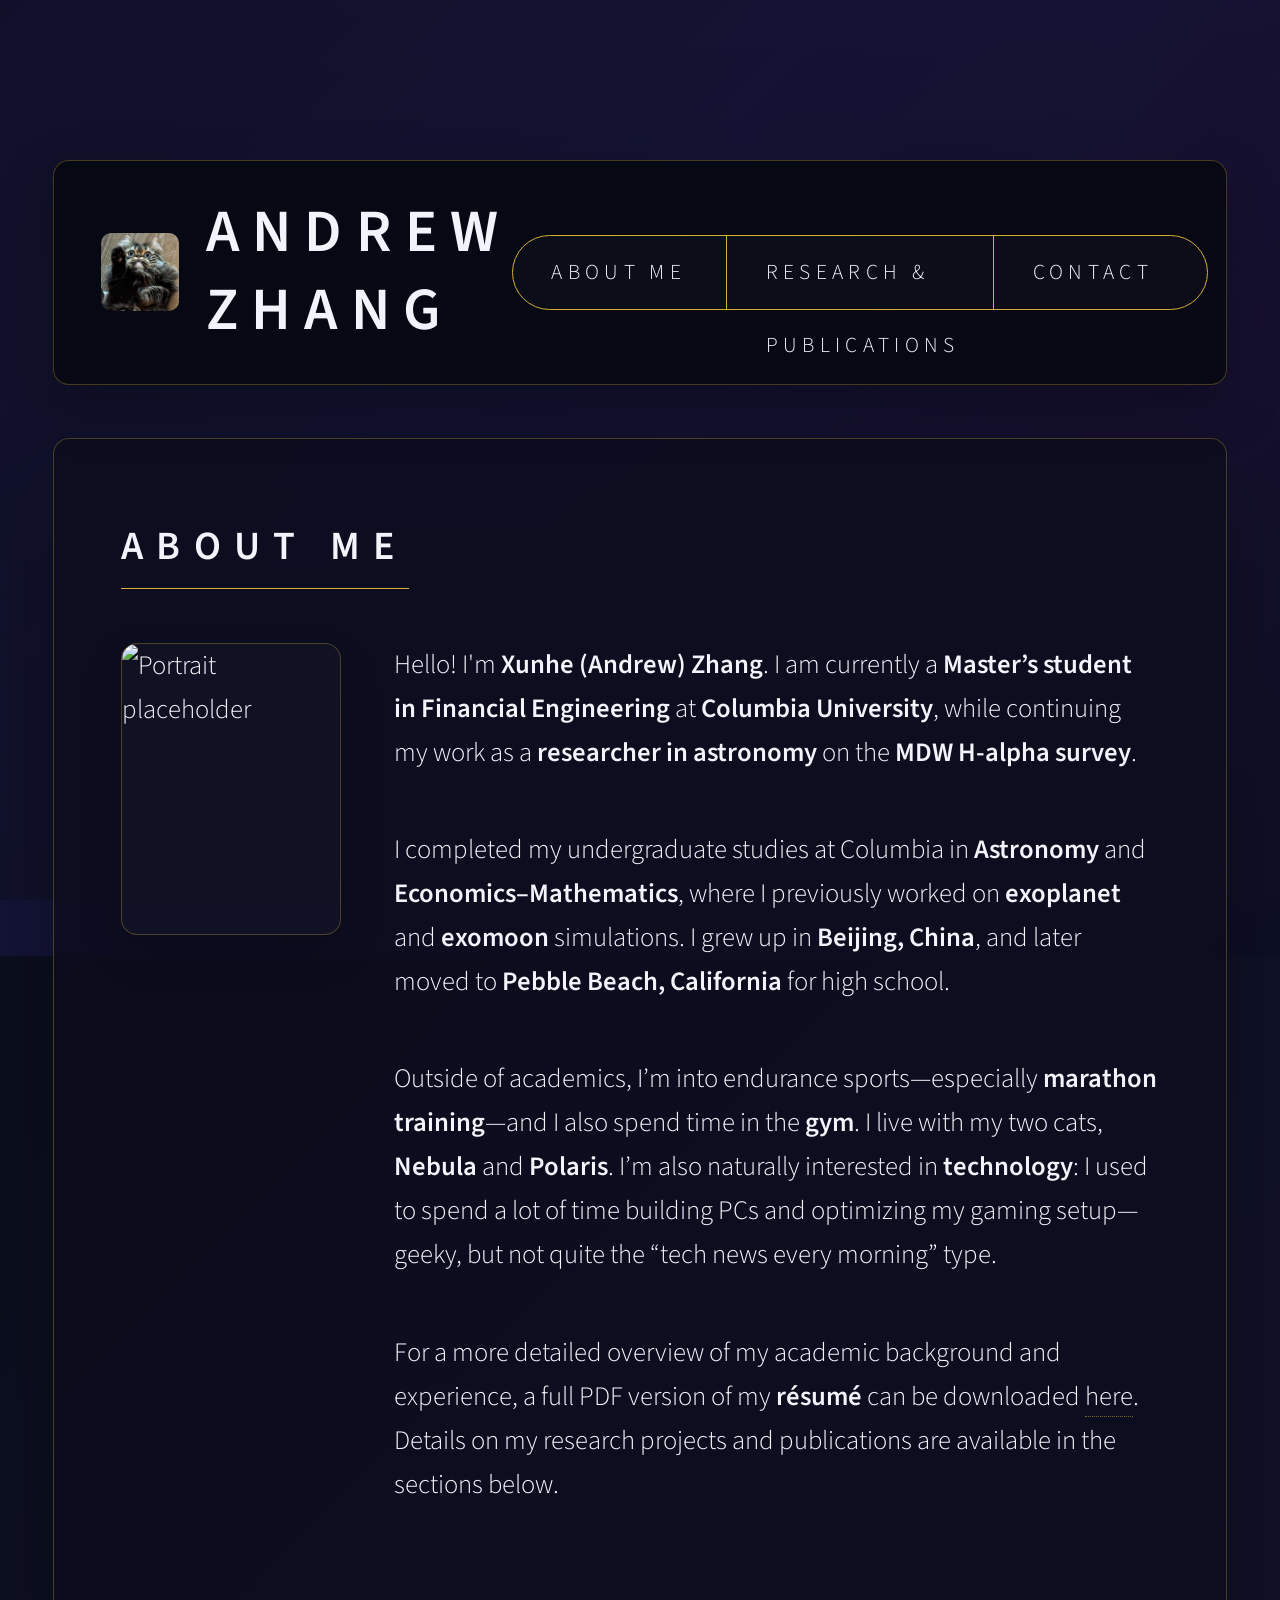
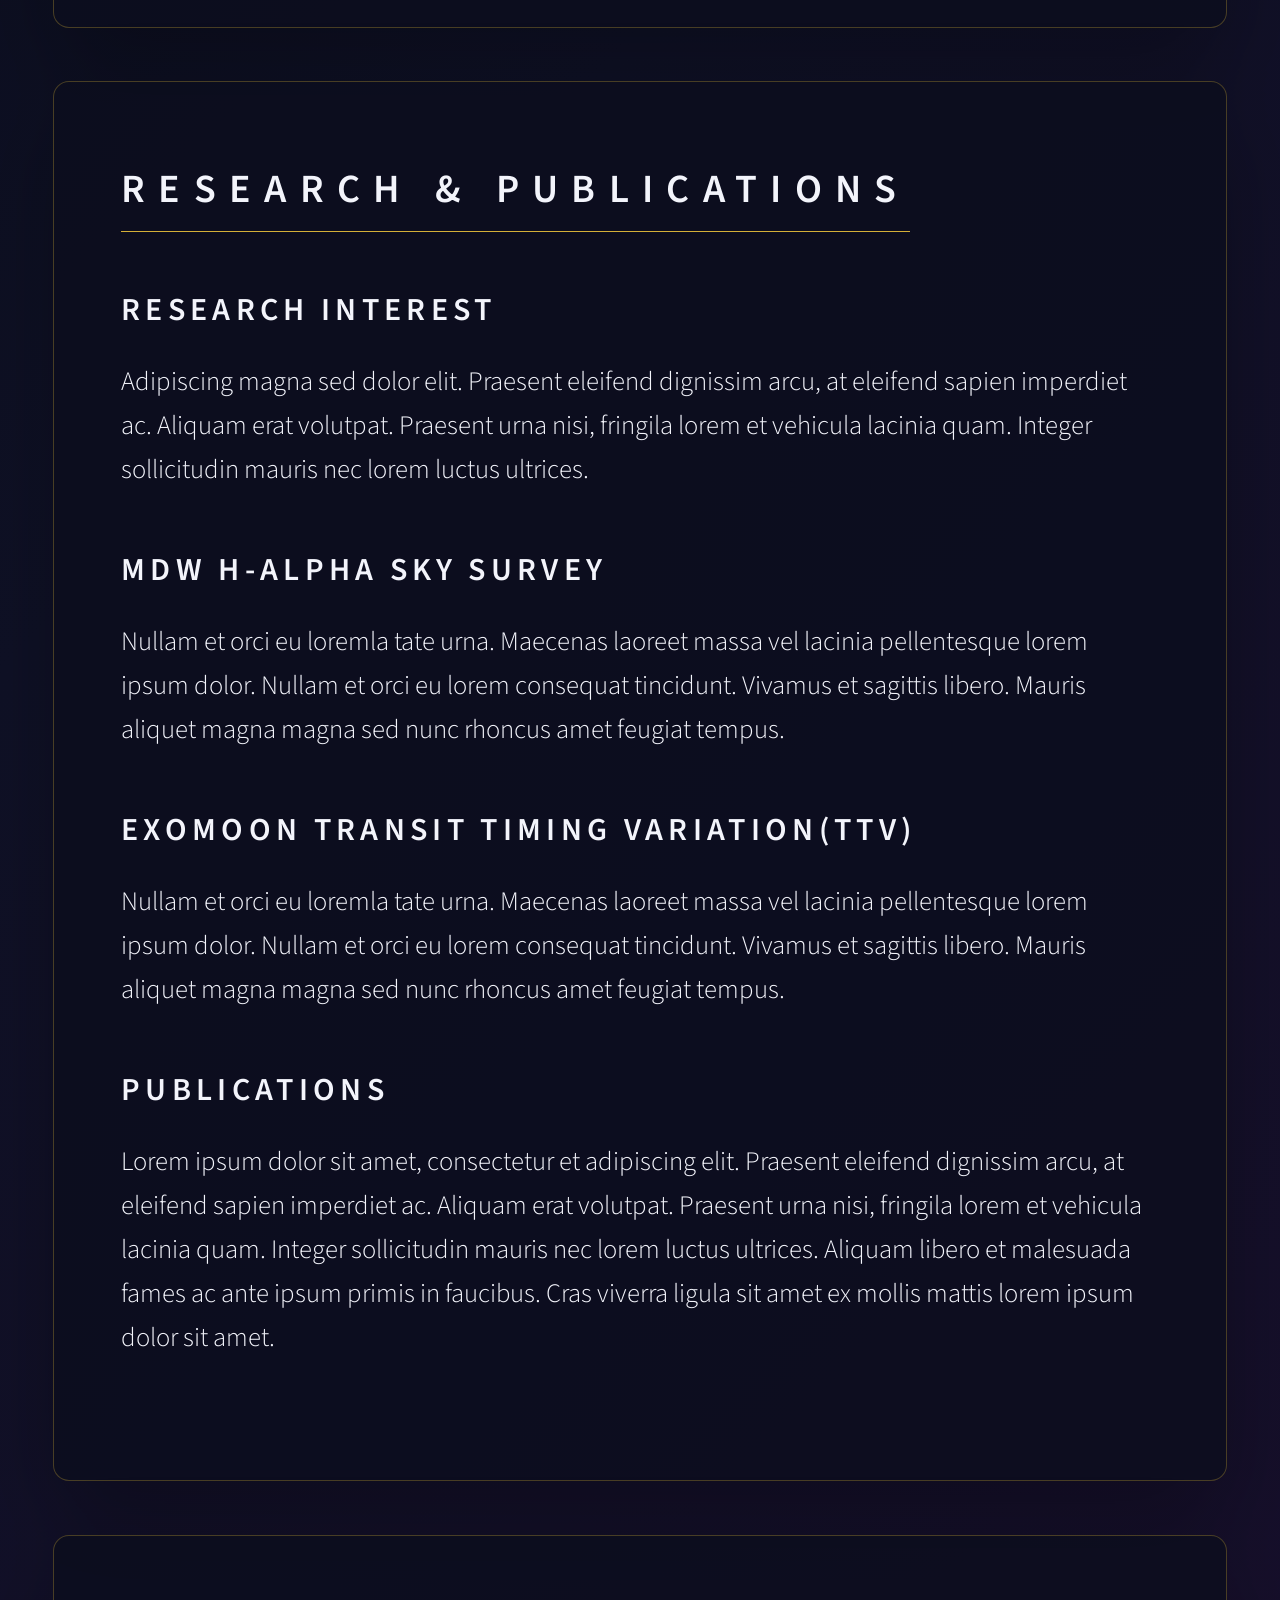
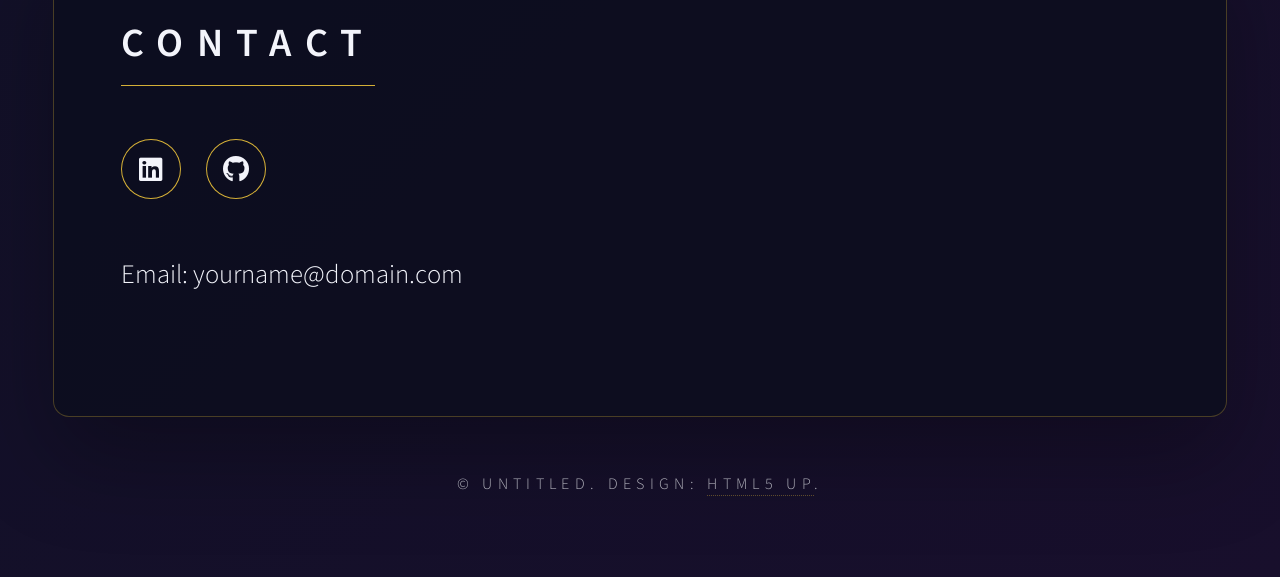
==== commit 6719a506: "content change" ====
--- a/index.html
+++ b/index.html
@@ -35,11 +35,9 @@
                                                                 <div class="profile-header">
                                                                         <img class="profile-photo" src="images/cat.jpg" alt="Profile Picture">
                                                                         <div class="profile-text">
-                                                                                <h2>||Site under construction||</h2>
                                                                                 <h1>Andrew Zhang</h1>
                                                                         </div>
                                                                 </div>
-                                                                <p>This is my Research Catssistant, nebula</p>
                                                         </div>
                                                 </div>
                                                 <nav id="header-nav">
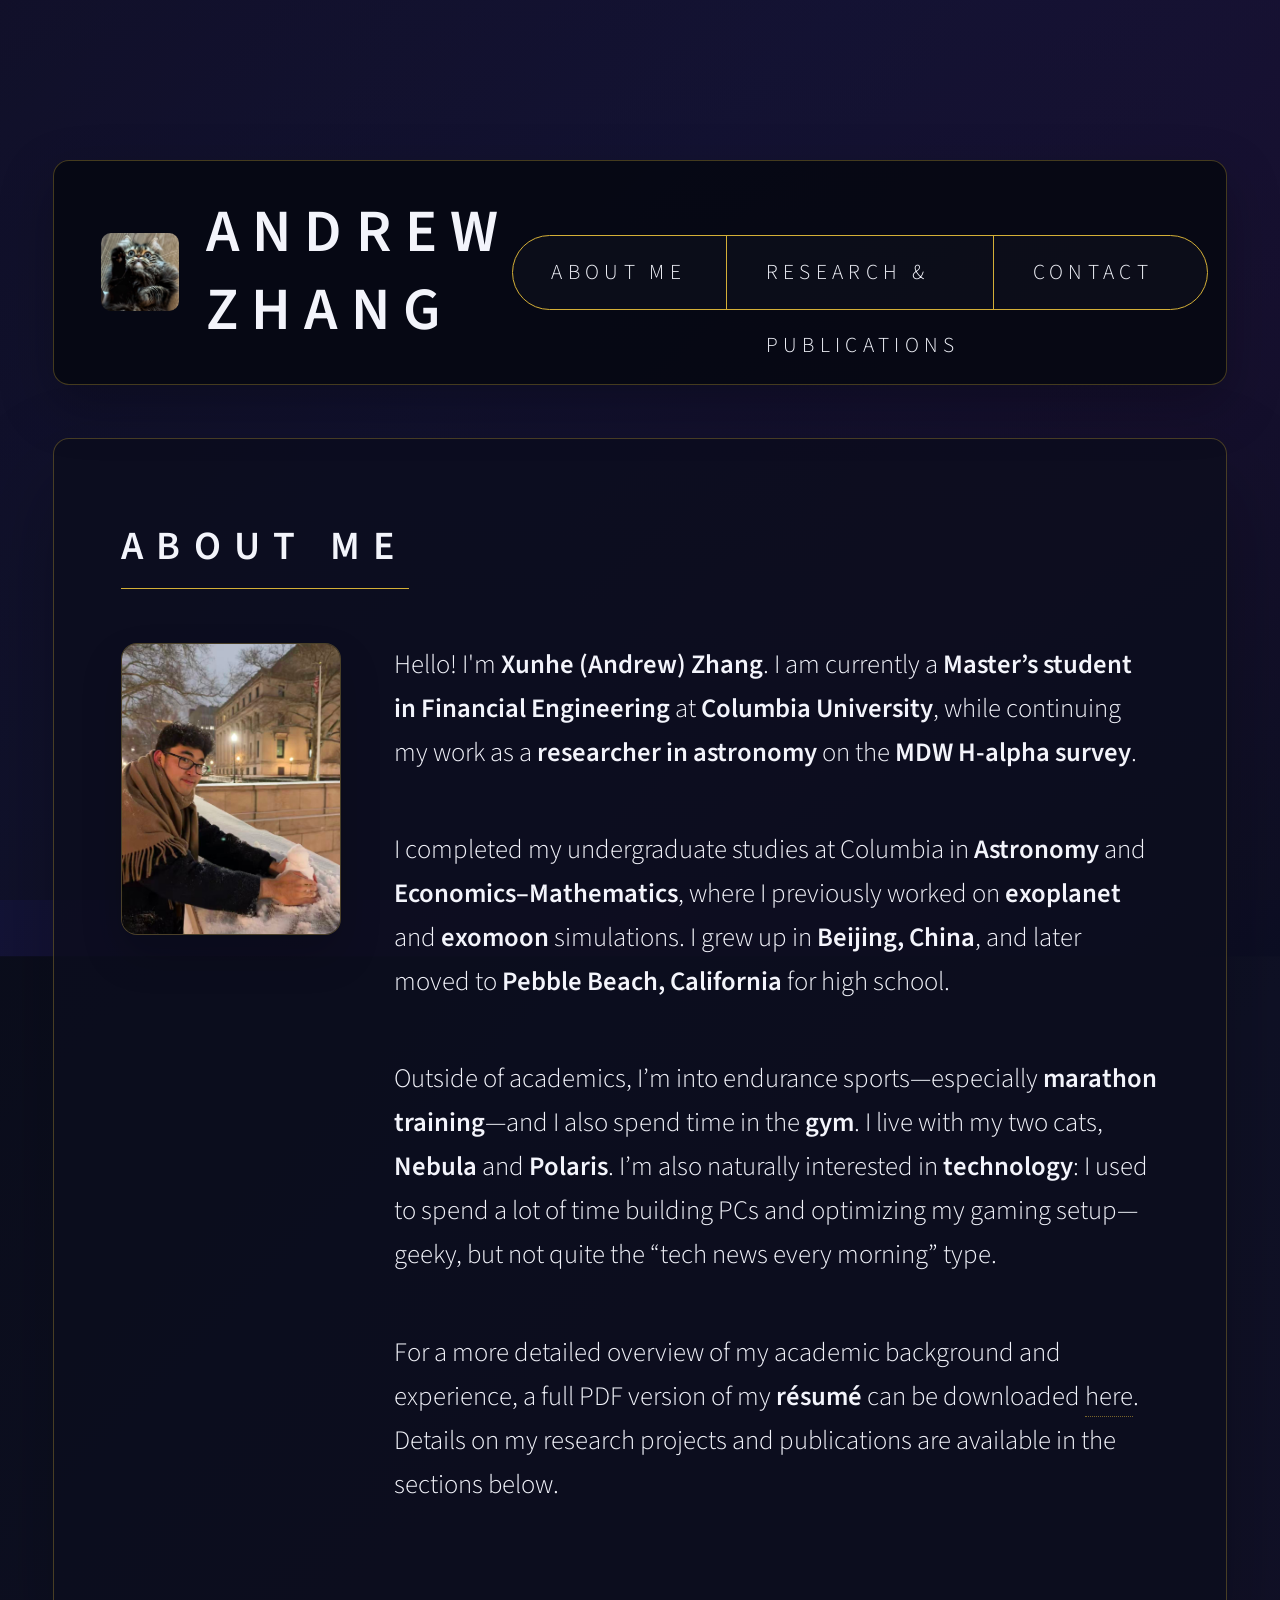
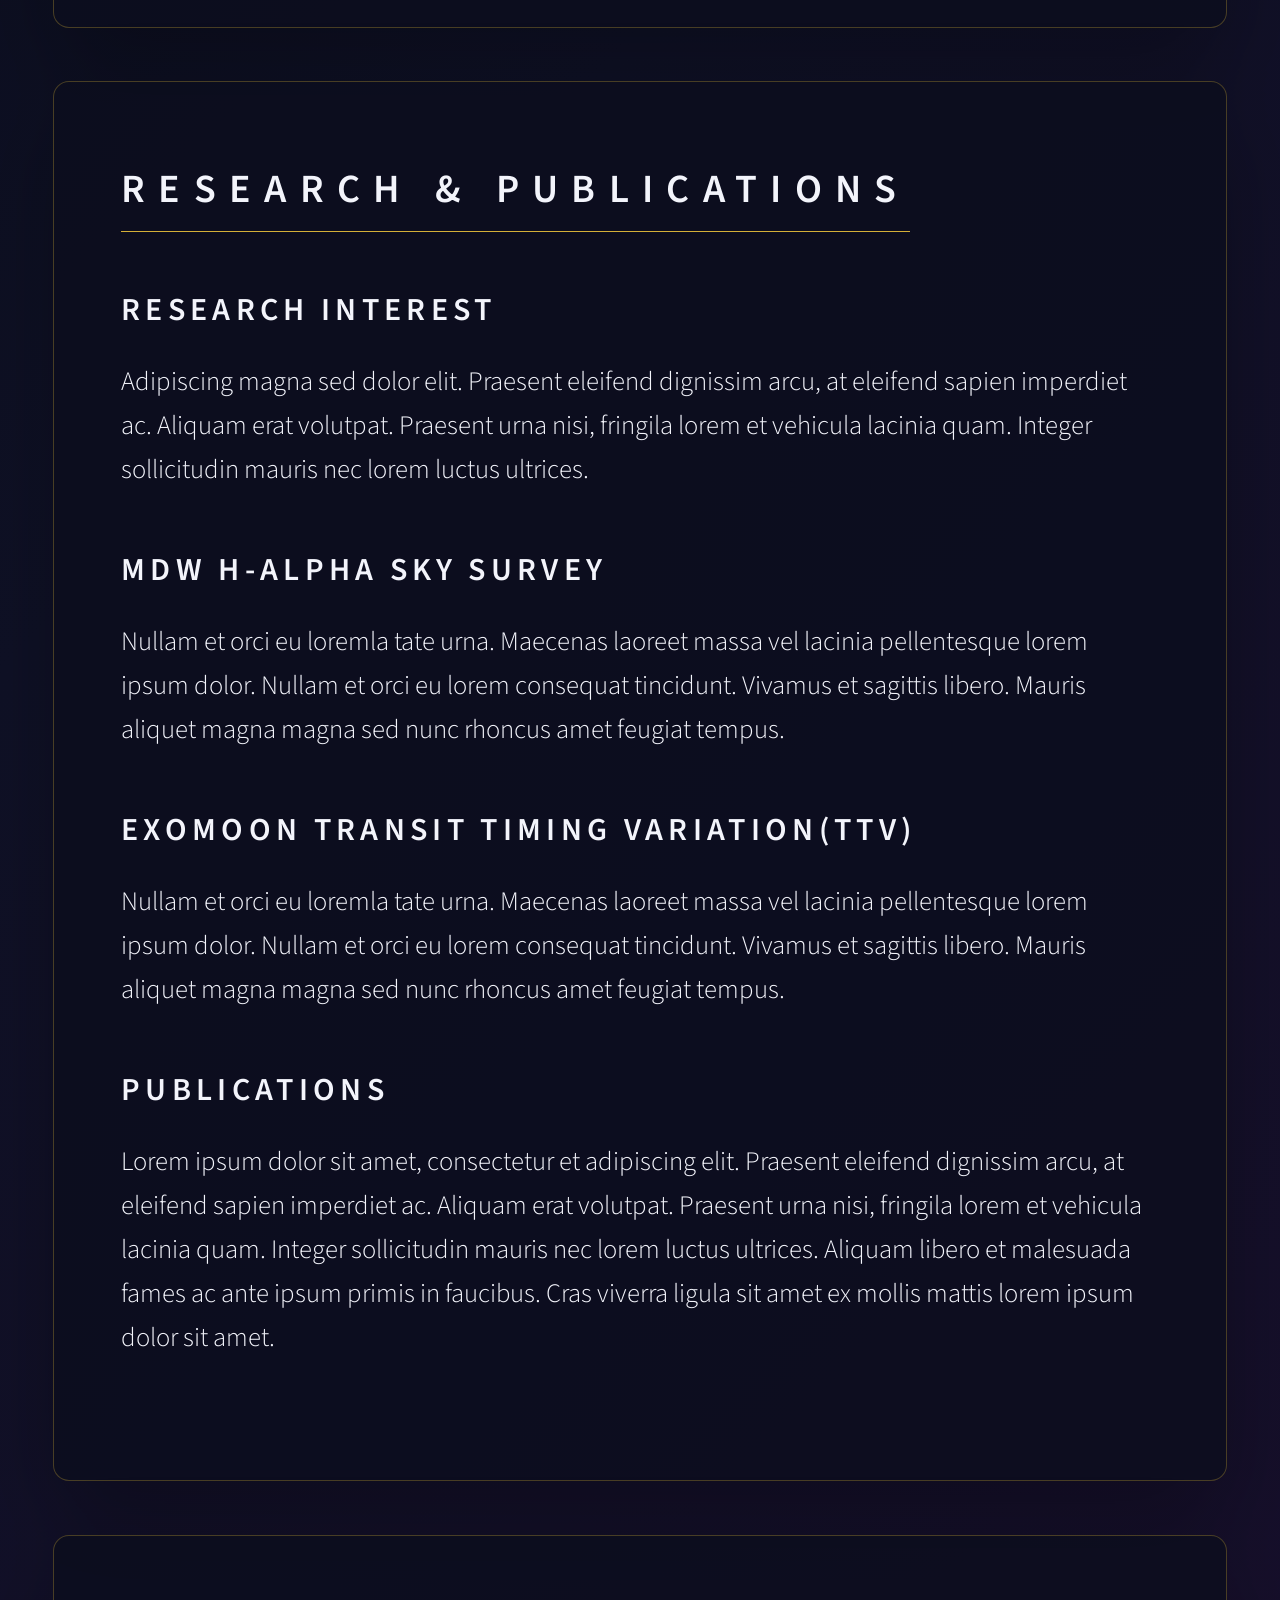
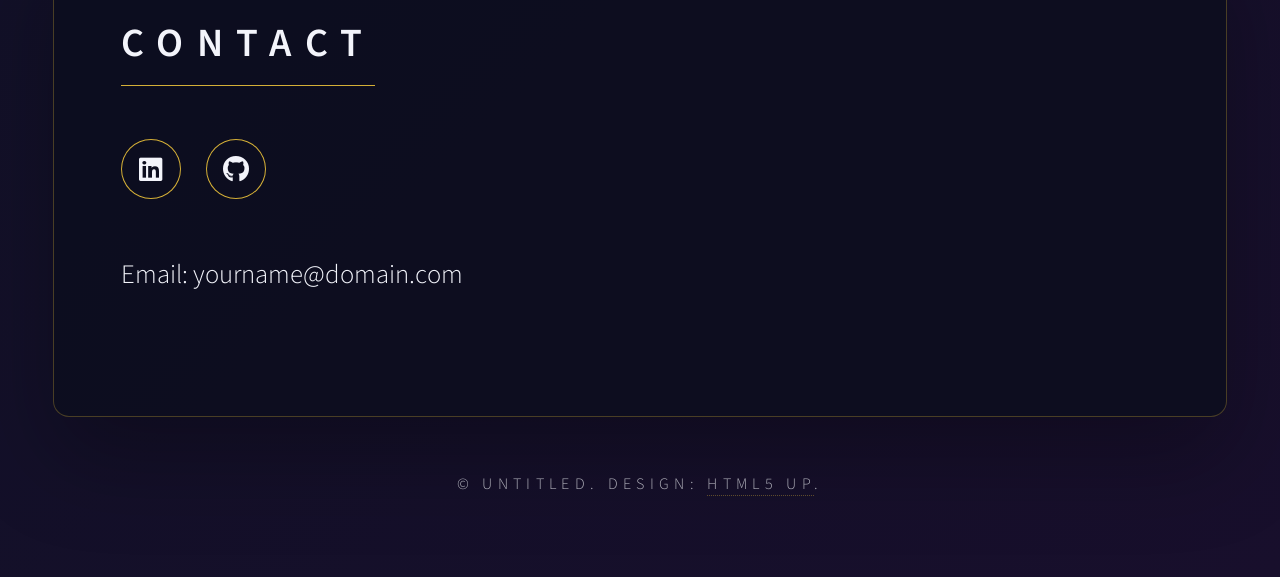
==== commit c5198c9c: "added images" ====
--- a/index.html
+++ b/index.html
@@ -58,7 +58,7 @@
                                                         <h2 class="major">About Me</h2>
                                                         <div class="about-layout">
                                                                 <div class="about-portrait">
-                                                                        <img src="images/portrait-placeholder.jpg" alt="Portrait placeholder" />
+                                                                        <img src="images/PORTRAIT.jpg" alt="Portrait placeholder" />
                                                                 </div>
                                                                 <div class="about-text">
                                                                         <p>
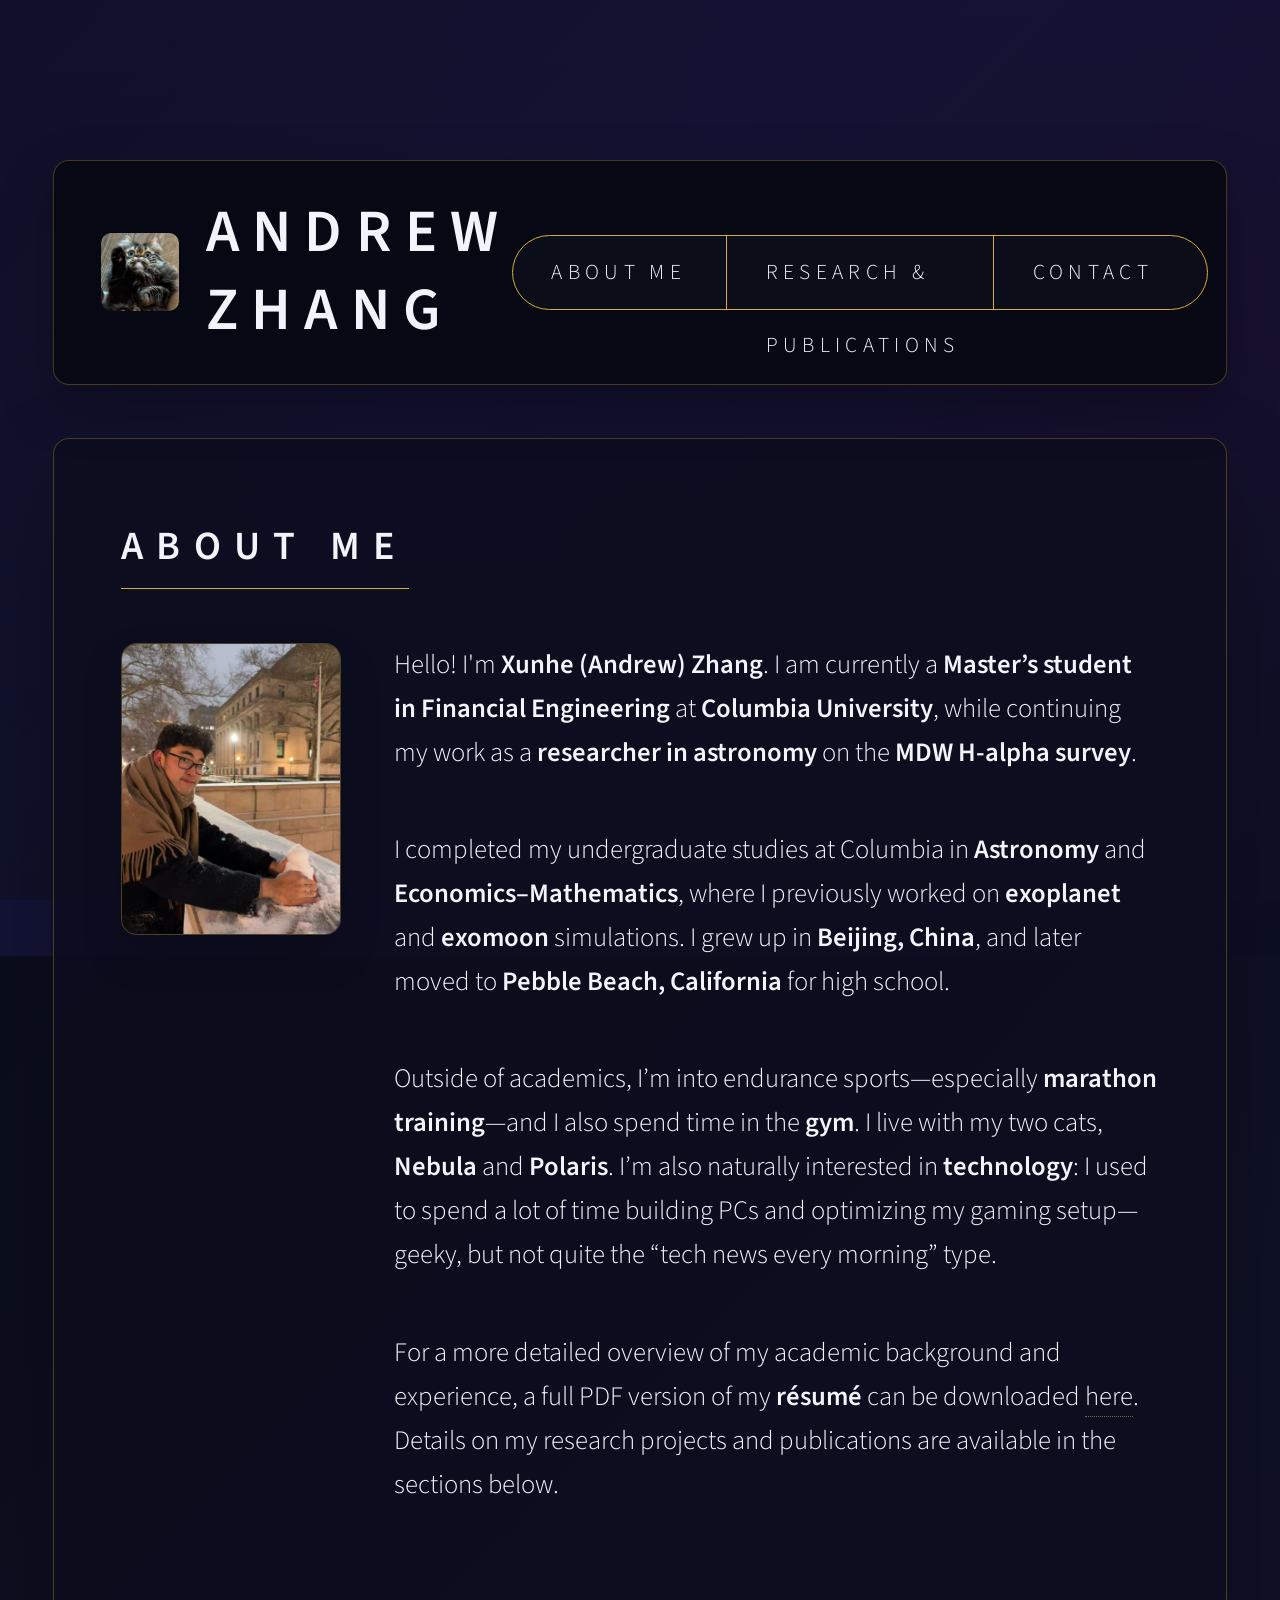
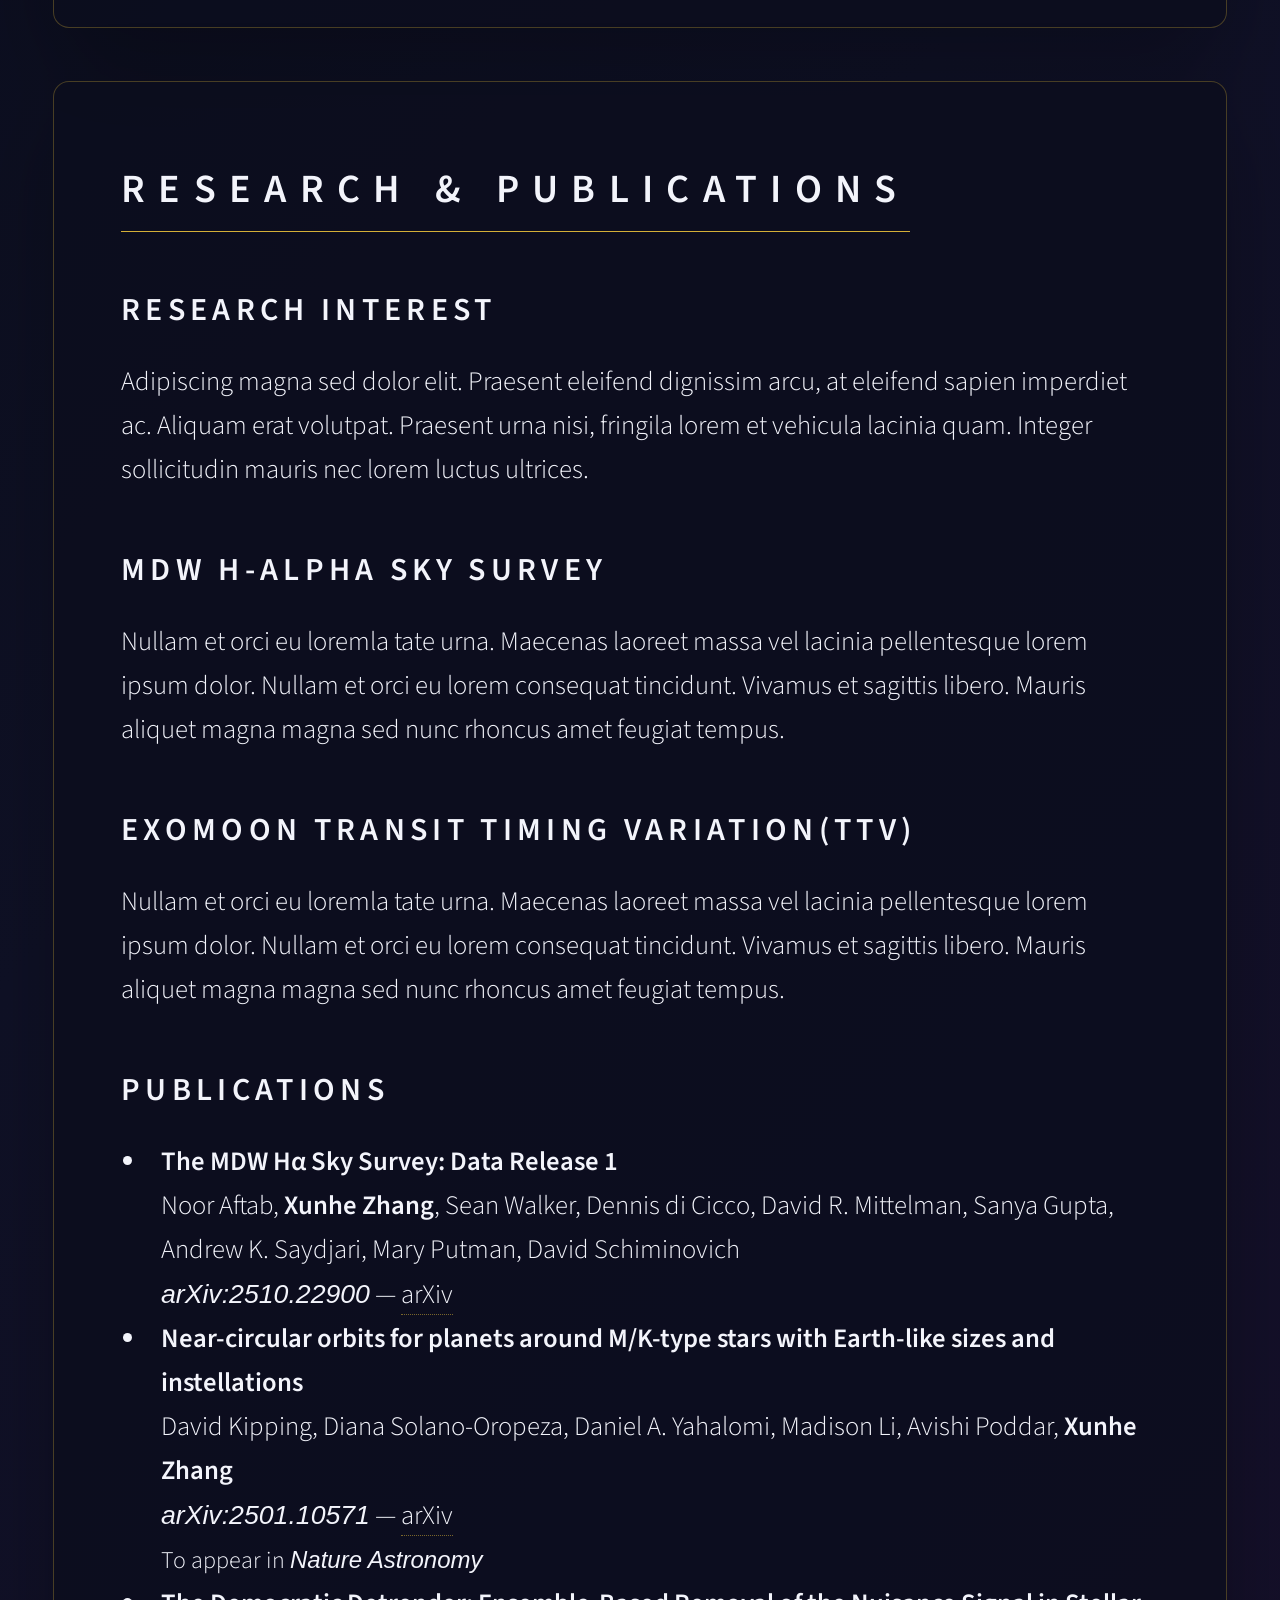
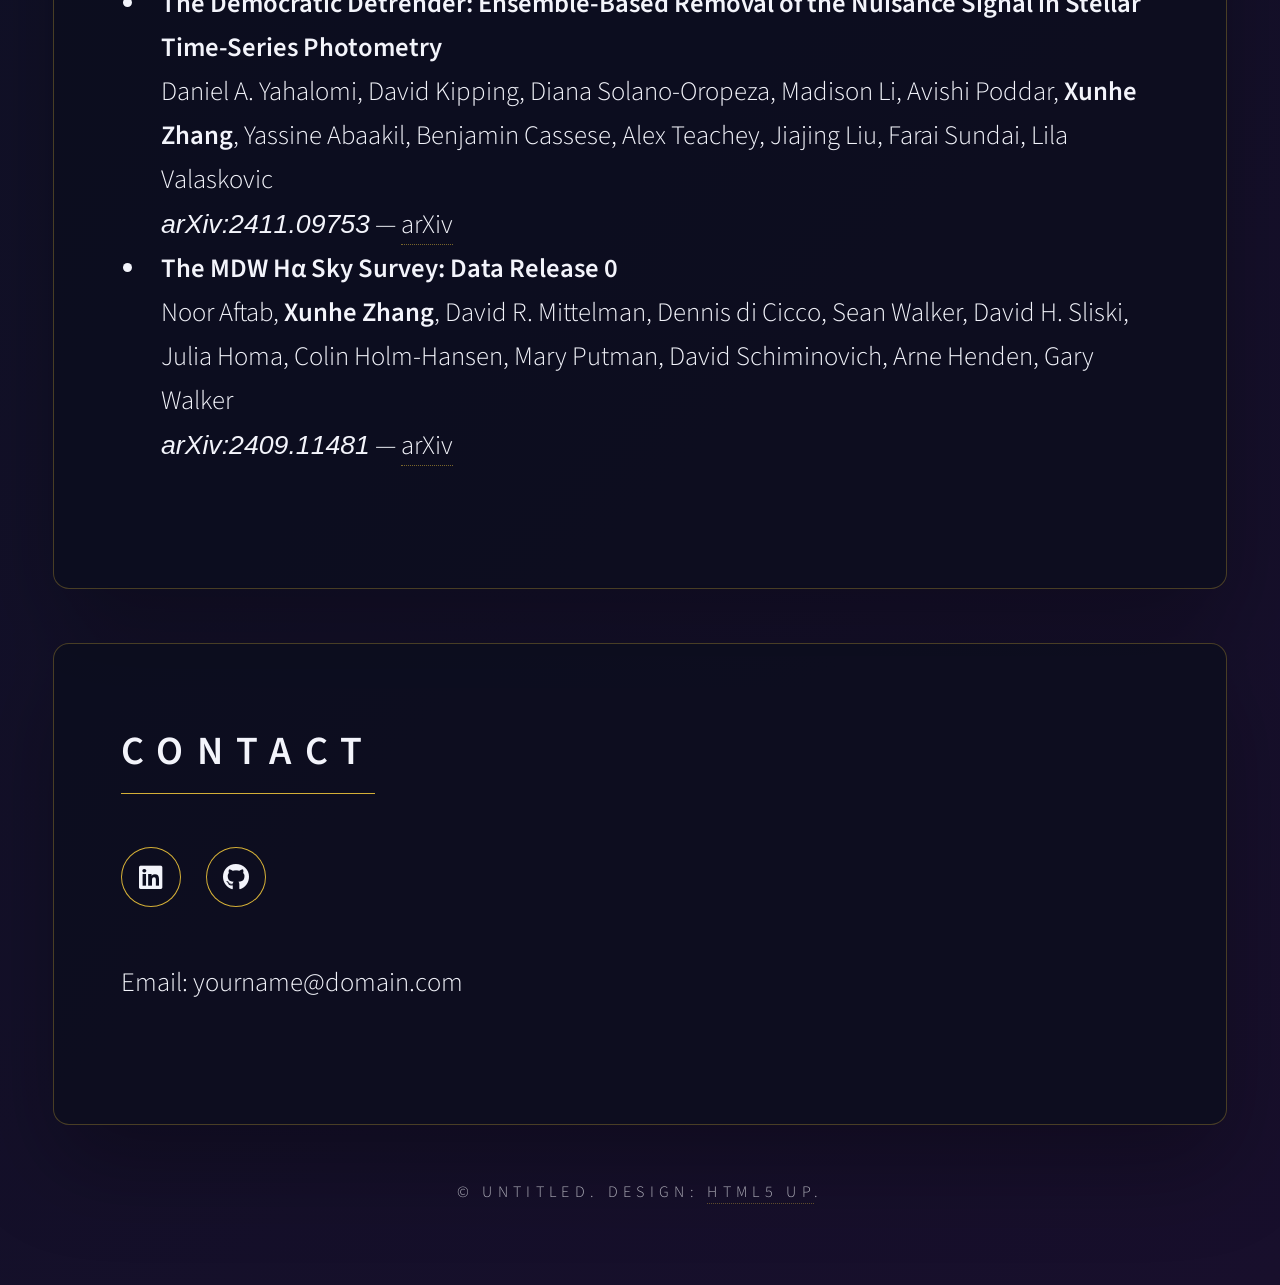
==== commit 1411f8c7: "added pubs list" ====
--- a/index.html
+++ b/index.html
@@ -98,7 +98,36 @@
 								<h3>Exomoon Transit Timing Variation(TTV)</h3>
 								<p>Nullam et orci eu loremla tate urna. Maecenas laoreet massa vel lacinia pellentesque lorem ipsum dolor. Nullam et orci eu lorem consequat tincidunt. Vivamus et sagittis libero. Mauris aliquet magna magna sed nunc rhoncus amet feugiat tempus.</p>
 								<h3>Publications</h3>
-								<p>Lorem ipsum dolor sit amet, consectetur et adipiscing elit. Praesent eleifend dignissim arcu, at eleifend sapien imperdiet ac. Aliquam erat volutpat. Praesent urna nisi, fringila lorem et vehicula lacinia quam. Integer sollicitudin mauris nec lorem luctus ultrices. Aliquam libero et malesuada fames ac ante ipsum primis in faucibus. Cras viverra ligula sit amet ex mollis mattis lorem ipsum dolor sit amet.</p>
+								<ul>
+									<li>
+									<strong>The MDW Hα Sky Survey: Data Release 1</strong><br>
+									Noor Aftab, <strong>Xunhe Zhang</strong>, Sean Walker, Dennis di Cicco, David R. Mittelman, Sanya Gupta, Andrew K. Saydjari, Mary Putman, David Schiminovich<br>
+									<em>arXiv:2510.22900</em> —
+									<a href="https://arxiv.org/abs/2510.22900">arXiv</a>
+									</li>
+
+									<li>
+									<strong>Near-circular orbits for planets around M/K-type stars with Earth-like sizes and instellations</strong><br>
+									David Kipping, Diana Solano-Oropeza, Daniel A. Yahalomi, Madison Li, Avishi Poddar, <strong>Xunhe Zhang</strong><br>
+									<em>arXiv:2501.10571</em> —
+									<a href="https://arxiv.org/abs/2501.10571">arXiv</a><br>
+									<span style="font-size: 0.9em;">To appear in <em>Nature Astronomy</em></span>
+									</li>
+
+									<li>
+									<strong>The Democratic Detrender: Ensemble-Based Removal of the Nuisance Signal in Stellar Time-Series Photometry</strong><br>
+									Daniel A. Yahalomi, David Kipping, Diana Solano-Oropeza, Madison Li, Avishi Poddar, <strong>Xunhe Zhang</strong>, Yassine Abaakil, Benjamin Cassese, Alex Teachey, Jiajing Liu, Farai Sundai, Lila Valaskovic<br>
+									<em>arXiv:2411.09753</em> —
+									<a href="https://arxiv.org/abs/2411.09753">arXiv</a>
+									</li>
+
+									<li>
+									<strong>The MDW Hα Sky Survey: Data Release 0</strong><br>
+									Noor Aftab, <strong>Xunhe Zhang</strong>, David R. Mittelman, Dennis di Cicco, Sean Walker, David H. Sliski, Julia Homa, Colin Holm-Hansen, Mary Putman, David Schiminovich, Arne Henden, Gary Walker<br>
+									<em>arXiv:2409.11481</em> —
+									<a href="https://arxiv.org/abs/2409.11481">arXiv</a>
+									</li>
+								</ul>	
 							</article>
 
 						<!-- Contact -->
